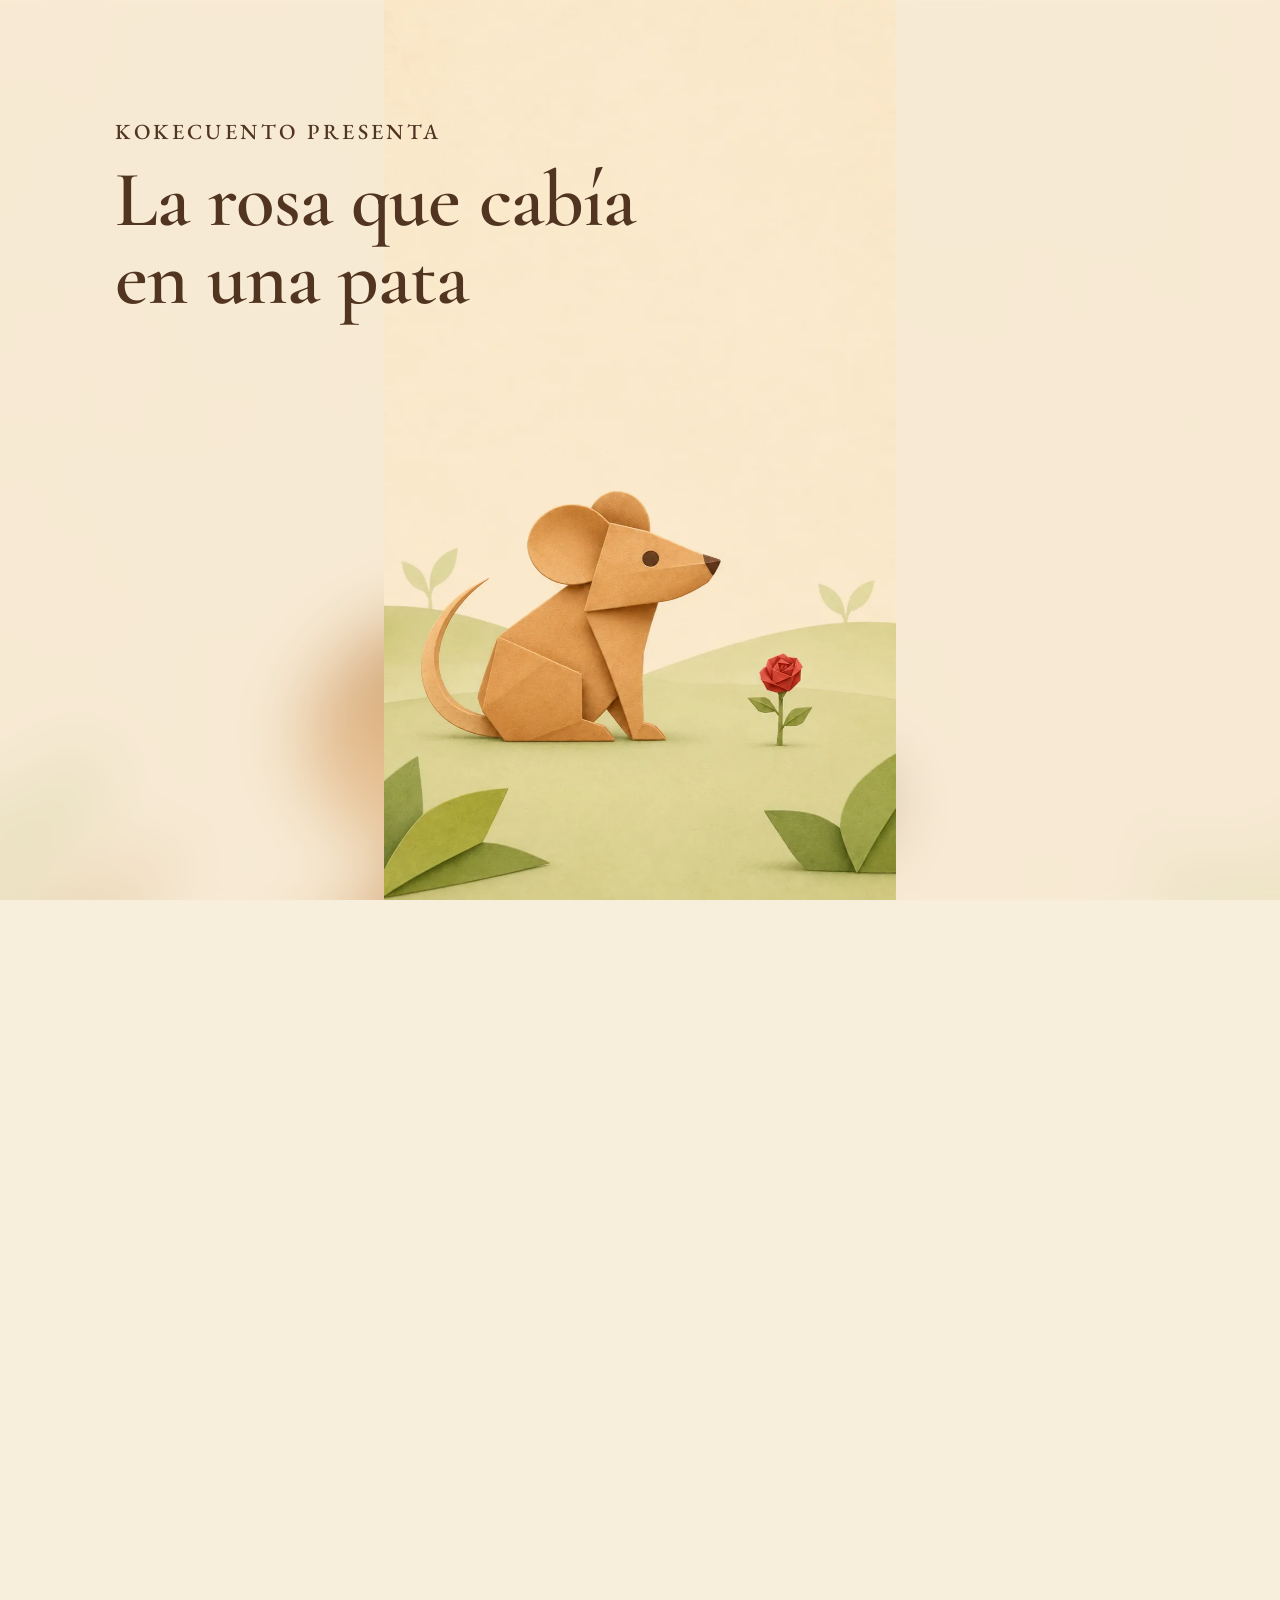
==== web/cuentos/raton-rosa/index.html @ 465d167f "Alinear animaciones con las ilustraciones y recuperar texturas origami reales" ====
<!doctype html>
<html lang="es">
<head>
  <meta charset="utf-8">
  <meta name="viewport" content="width=device-width, initial-scale=1, viewport-fit=cover">
  <meta name="theme-color" content="#f7eedc">
  <meta name="description" content="La rosa que cabía en una pata. Un cuento ilustrado de Kokecuento que cobra vida al deslizar.">
  <title>La rosa que cabía en una pata · KokeCuento</title>
  <link rel="preconnect" href="https://fonts.googleapis.com">
  <link rel="preconnect" href="https://fonts.gstatic.com" crossorigin>
  <link href="https://fonts.googleapis.com/css2?family=Cormorant+Garamond:ital,wght@0,500;0,600;1,500&family=EB+Garamond:wght@400;500&display=swap" rel="stylesheet">
  <link rel="stylesheet" href="cuento.css">
  <script defer src="cuento.js"></script>
</head>
<body>
  <div class="visor" id="visor" aria-hidden="true">
    <div class="lamina activa lamina--portada" data-lamina="0" data-x="0" data-y="-1" data-z=".045"><img src="img/00-portada.webp" alt="" fetchpriority="high"></div>
    <div class="lamina lamina--gigantes" data-lamina="1" data-x="-1" data-y="-1" data-z=".06"><img src="img/01-rosas-gigantes.webp" alt=""></div>
    <!-- Las capas y el dibujo comparten las mismas coordenadas, también en formato horizontal. -->
    <div class="lamina lamina--busqueda" data-lamina="2" data-x="-1" data-y="0" data-z=".014">
      <div class="plano-ilustracion" style="--ratio:0.666666667">
        <img class="fondo-escena" src="img/02-busqueda.webp" alt="">
        <img class="hoja-papel" src="img/hoja-papel-ancha.webp" alt="" data-hoja="0">
        <img class="hoja-papel" src="img/hoja-papel-corta.webp" alt="" data-hoja="1">
        <img class="hoja-papel" src="img/hoja-papel-ancha.webp" alt="" data-hoja="2">
        <img class="hoja-papel" src="img/hoja-papel-corta.webp" alt="" data-hoja="3">
      </div>
    </div>
    <div class="lamina lamina--hallazgo" data-lamina="3" data-x="0" data-y="-.3" data-z=".025">
      <div class="plano-ilustracion" style="--ratio:0.562799043">
        <img class="fondo-escena" src="img/03-hallazgo-sin-corola.webp" alt="">
        <img class="rosa-corola" src="img/rosa-corola.webp" alt="">
      </div>
    </div>
    <div class="lamina lamina--noche" data-lamina="4" data-x="-.3" data-y="0" data-z=".018">
      <div class="plano-ilustracion" style="--ratio:0.562799043">
        <img class="fondo-escena" src="img/04-viaje-nocturno.webp" alt="">
        <span class="estrella-fugaz" aria-hidden="true"></span>
      </div>
    </div>
    <div class="lamina lamina--entrega" data-lamina="5" data-x="0" data-y="-1" data-z=".045"><img src="img/05-puerta.webp" alt=""></div>
    <div class="lamina lamina--puerta" data-lamina="6" data-x="0" data-y="-1" data-z=".035">
      <div class="escenario-puerta" data-escenario-puerta>
        <img class="fondo-casa" src="img/05-puerta-fondo.webp" alt="">
        <div class="raton-blanco" aria-hidden="true">
          <img src="img/raton-blanco.webp" alt="">
          <span class="mejilla" aria-hidden="true"></span>
        </div>
        <img class="hoja-puerta" src="img/puerta-papel.webp" alt="">
      </div>
    </div>
    <div class="lamina lamina--amanecer" data-lamina="7" data-x="-1" data-y="0" data-z=".035">
      <div class="escenario-puerta escena-amanecer" data-escenario-puerta>
        <img class="fondo-casa" src="img/05-puerta-fondo.webp" alt="">
        <span class="resplandor-amanecer" aria-hidden="true"></span>
        <div class="raton-blanco" aria-hidden="true">
          <img src="img/raton-blanco.webp" alt="">
          <span class="mejilla" aria-hidden="true"></span>
        </div>
        <img class="hoja-puerta" src="img/puerta-papel.webp" alt="">
      </div>
    </div>
  </div>
  <main class="cuento" id="inicio" aria-label="La rosa que cabía en una pata">
    <section class="pasaje pasaje--portada" data-pasaje="0" style="--imagen:url('img/00-portada.webp')" aria-label="Portada del cuento">
      <div class="texto">
        <p class="firma">KokeCuento presenta</p>
        <h1>La rosa que cabía en una pata</h1>
      </div>
    </section>
    <section class="pasaje pasaje--gigantes" data-pasaje="1" style="--imagen:url('img/01-rosas-gigantes.webp')" aria-label="El jardín de las rosas grandes">
      <div class="texto"><p>El ratón quería regalar una rosa, pero todas eran más grandes que él.</p></div>
    </section>
    <section class="pasaje pasaje--busqueda" data-pasaje="2" style="--imagen:url('img/02-busqueda.webp')" aria-label="La búsqueda">
      <div class="texto"><p>Buscó por el jardín entero</p></div>
    </section>
    <section class="pasaje pasaje--hallazgo" data-pasaje="3" style="--imagen:url('img/03-hallazgo.webp')" aria-label="El hallazgo">
      <div class="texto"><p>hasta dar con una tan pequeña que podía llevarla sin ayuda.</p></div>
    </section>
    <section class="pasaje pasaje--noche" data-pasaje="4" style="--imagen:url('img/04-viaje-nocturno.webp')" aria-label="El viaje de noche">
      <div class="texto"><p>La cargó de noche, despacio,</p></div>
    </section>
    <section class="pasaje pasaje--entrega" data-pasaje="5" style="--imagen:url('img/05-puerta.webp')" aria-label="El ratón marrón deja la rosa en la puerta">
      <div class="texto"><p>y la dejó en una puerta sin llamar.</p></div>
    </section>
    <section class="pasaje pasaje--puerta" data-pasaje="6" style="--imagen:url('img/05-puerta-estatica.webp')" aria-label="La puerta se abre y el ratón blanco descubre la rosa">
      <div class="texto" aria-hidden="true"></div>
    </section>
    <section class="pasaje pasaje--amanecer" data-pasaje="7" style="--imagen:url('img/06-amanecer-estatico.webp')" aria-label="El final del cuento">
      <div class="texto">
        <p>Desde entonces se sabe que los regalos pequeños también llegan lejos.</p>
        <p class="ultimo">Solo hace falta alguien que los lleve.</p>
        <a class="releer" href="#inicio">Volver a leer</a>
      </div>
    </section>
  </main>
</body>
</html>
---- web/cuentos/raton-rosa/cuento.css ----
/* Un cuento a pantalla completa, sin indicadores ni contenedores de texto. */
:root{color-scheme:light;--papel:#f7eedc;--tinta:#523521;--serif:"Cormorant Garamond",Garamond,Georgia,serif}
*{box-sizing:border-box}
html{scroll-behavior:auto;overflow-x:clip}
body{margin:0;min-width:280px;background:var(--papel);color:var(--tinta);-webkit-font-smoothing:antialiased}
.visor{position:fixed;inset:0;overflow:hidden;background:var(--papel);z-index:0;pointer-events:none;height:100vh;height:100svh}
.lamina{position:absolute;inset:0;opacity:0;overflow:hidden;background:var(--papel);isolation:isolate}
.lamina.activa{will-change:opacity}
.lamina img{display:block;position:absolute;inset:0;width:100%;height:100%;object-fit:cover;object-position:center center;transform-origin:50% 65%;user-select:none;pointer-events:none}
/* Llenar también los márgenes de pantallas panorámicas: la textura del cuento ocupa toda la ventana. */
@media (min-aspect-ratio:4/3){
  .lamina::before{content:"";position:absolute;inset:-9%;background:var(--foto) center center/cover no-repeat;filter:blur(38px) saturate(.8);opacity:.75}
  .lamina img{width:auto;max-width:100%;height:100%;left:50%;right:auto;transform:translateX(-50%);object-fit:contain}
}
.lamina--portada{--foto:url('img/00-portada.webp')}
.lamina--gigantes{--foto:url('img/01-rosas-gigantes.webp')}
.lamina--busqueda{--foto:url('img/02-busqueda.webp')}
.lamina--hallazgo{--foto:url('img/03-hallazgo.webp')}
.lamina--noche{--foto:url('img/04-viaje-nocturno.webp')}
.lamina--entrega{--foto:url('img/05-puerta.webp')}
.lamina--puerta{--foto:url('img/05-puerta-fondo.webp')}
.lamina--amanecer{--foto:url('img/05-puerta-fondo.webp')}



/* El último plano acerca la cámara hacia la flor junto a la puerta. */

.cuento{position:relative;z-index:1}
.pasaje{position:relative;min-height:126vh;min-height:126svh;display:flow-root;pointer-events:none}
.pasaje--portada{min-height:132svh}
.pasaje--amanecer{min-height:160svh}
.texto{position:sticky;top:10vh;top:10svh;width:max-content;max-width:min(86vw,590px);margin:0 0 0 8vw;color:var(--tinta);font:500 clamp(2.05rem,4.8vw,4.5rem)/1.06 var(--serif);letter-spacing:-.014em;text-wrap:balance;text-shadow:0 2px 7px rgba(255,250,232,.28);opacity:1}
.texto p{margin:0}
.firma{margin-bottom:.8em!important;font:500 clamp(.95rem,1.8vw,1.35rem) "EB Garamond",Georgia,serif;letter-spacing:.16em;text-transform:uppercase}
h1{font:600 clamp(2.85rem,6.2vw,5.6rem)/.98 var(--serif);max-width:620px;letter-spacing:-.01em;text-wrap:balance;margin:0}
.pasaje--portada .texto{top:13svh;max-width:72vw;margin-left:9vw}
.pasaje--busqueda .texto{margin-left:auto;margin-right:9vw;max-width:min(54vw,520px)}
.pasaje--hallazgo .texto{max-width:min(66vw,580px)}
.pasaje--noche .texto,.pasaje--entrega .texto,.pasaje--puerta .texto{color:#fff9eb;text-shadow:0 2px 12px #28394b;max-width:min(66vw,640px)}
.pasaje--entrega .texto{max-width:min(55vw,560px);margin-left:8vw}
.pasaje--amanecer .texto{color:#fff9eb;text-shadow:0 2px 13px #344451;max-width:min(72vw,710px);font-size:clamp(1.95rem,4.3vw,4rem)}
.ultimo{margin-top:1rem!important}
.releer{display:inline-block;pointer-events:auto;margin-top:1.65rem;color:inherit;text-shadow:inherit;text-decoration:underline;text-decoration-thickness:1px;text-underline-offset:6px;font:500 clamp(1.3rem,2.2vw,1.75rem) "EB Garamond",Georgia,serif}
.releer:focus-visible{outline:3px solid currentColor;outline-offset:5px}
html.js .texto{opacity:0}
@media(max-width:700px){
 .pasaje{min-height:120svh}
 .pasaje--amanecer{min-height:150svh}
 .texto{top:8svh;max-width:85vw;margin-left:7vw;font-size:clamp(1.95rem,8.2vw,3.2rem);line-height:1.06}
 .pasaje--portada .texto{top:11svh;max-width:85vw;margin-left:8vw}
 .pasaje--busqueda .texto{margin-left:52vw;margin-right:3vw;max-width:43vw;font-size:clamp(1.45rem,5.8vw,2.25rem)}
 .pasaje--hallazgo .texto{max-width:87vw}
 .pasaje--noche .texto,.pasaje--entrega .texto,.pasaje--puerta .texto{max-width:84vw}
 .pasaje--amanecer .texto{max-width:86vw;font-size:clamp(1.7rem,7.4vw,3.05rem)}
 h1{font-size:clamp(2.9rem,12vw,4.3rem)}
}
@media(max-width:370px){.texto{font-size:1.85rem}.pasaje--amanecer .texto{font-size:1.7rem}}
@media(max-height:500px) and (orientation:landscape){
 .texto{top:5svh;max-width:48vw;font-size:clamp(1.5rem,3.5vw,2.6rem)}
 h1{font-size:clamp(2rem,5vw,3.2rem)}
 .pasaje--portada .texto{top:6svh;max-width:54vw}
}
/* Sin animaciones: cada ilustración pertenece a su propio párrafo, nunca solo a la portada. */
@media(prefers-reduced-motion:reduce){
 .visor{display:none}
 .pasaje{min-height:100svh;background:var(--imagen) center center/cover no-repeat}
 .pasaje .texto,html.js .pasaje .texto{opacity:1!important;transform:none!important}
}
/* Respaldo si JavaScript está desactivado o no llega a cargarse. */
html:not(.js) .visor{display:none}
html:not(.js) .pasaje{min-height:100svh;background:var(--imagen) center center/cover no-repeat}


/* La escena se compone en coordenadas de la lámina 941 × 1672, sin desplazar
   las capas respecto a la puerta cuando el móvil recorta el encuadre. */
.escenario-puerta{position:absolute;top:50%;left:50%;width:max(100vw, calc(100svh * 941 / 1672));height:max(100svh, calc(100vw * 1672 / 941));transform:translate(-50%,-50%);transform-origin:center;}
.escenario-puerta .fondo-casa{position:absolute;inset:0;display:block;width:100%;height:100%;object-fit:fill;transform:none;max-width:none;}
.raton-blanco{position:absolute;left:65.2%;top:64.2%;width:17.3%;aspect-ratio:952 / 1091;z-index:2;transform-origin:50% 100%;pointer-events:none;opacity:0;will-change:transform,opacity;}
.raton-blanco>img{position:absolute;inset:0;width:100%;height:100%;max-width:none;object-fit:contain;transform:none;}
.mejilla{position:absolute;left:34%;top:49%;width:20%;height:10%;background:radial-gradient(ellipse,rgba(207,114,118,.51) 0%,rgba(228,145,145,.20) 45%,transparent 78%);opacity:0;border-radius:50%;mix-blend-mode:multiply;transform:rotate(-15deg);pointer-events:none;}
/* Puerta recortada del propio dibujo, con textura y pliegues idénticos a los de la casa. */
.escenario-puerta img.hoja-puerta{position:absolute;left:62.27%;top:50.66%;width:21.47%;height:26.56%;object-fit:fill;max-width:none;z-index:3;transform-origin:100% 52%;transform-style:preserve-3d;filter:drop-shadow(-1px 2px 3px rgba(27,16,12,.17));}
.resplandor-amanecer{position:absolute;inset:0;z-index:4;pointer-events:none;background:linear-gradient(165deg,rgba(255,207,146,.15),rgba(246,202,147,.18) 50%,rgba(255,239,198,.25));mix-blend-mode:screen;}
@media (min-aspect-ratio:4/3){
 .escenario-puerta{width:calc(100svh * 941 / 1672);height:100svh;}
 .escenario-puerta .fondo-casa{transform:none;width:100%;max-width:none;left:0;}
}
@media (prefers-reduced-motion:reduce){
 .lamina--puerta .raton-blanco,.lamina--amanecer .raton-blanco{opacity:1}
 .raton-blanco .mejilla{opacity:.8}
 .hoja-puerta{transform:perspective(600px) rotateY(-78deg)}
}

/* Las hojas, la corola y la estrella se posicionan dentro del marco EXACTO de su ilustración. */
.plano-ilustracion{position:absolute;left:50%;top:50%;width:max(100vw,calc(100svh * var(--ratio)));aspect-ratio:var(--ratio);transform:translate(-50%,-50%);transform-origin:center;pointer-events:none;}
.lamina .plano-ilustracion img{position:absolute;inset:auto;max-width:none;object-fit:contain;transform:none;user-select:none;}
.lamina .plano-ilustracion img.fondo-escena{inset:0;width:100%;height:100%;object-fit:fill;}
.lamina .plano-ilustracion img.hoja-papel{width:5%;height:auto;opacity:0;z-index:3;filter:drop-shadow(0 1px 1px rgba(55,67,32,.12));transform-origin:50% 55%;}
.lamina .plano-ilustracion img.rosa-corola{left:72.05%;top:72.25%;width:9.78%;height:auto;z-index:3;transform-origin:52% 91%;}
.estrella-fugaz{position:absolute;left:60%;top:32%;z-index:3;width:6px;height:6px;background:#fff2c8;opacity:0;box-shadow:0 0 8px 2px rgba(255,240,204,.22);transform:translate(-50%,-50%);clip-path:none;border-radius:50%;}
.estrella-fugaz::after{content:"";position:absolute;left:50%;top:50%;width:clamp(35px,8vw,95px);height:2px;background:linear-gradient(90deg,rgba(255,242,208,.68),rgba(255,242,208,0));transform:translateY(-50%) rotate(-23deg);transform-origin:left center;}
@media(min-aspect-ratio:4/3){.plano-ilustracion{width:calc(100svh * var(--ratio));height:100svh;}}
@media(prefers-reduced-motion:reduce){.plano-ilustracion .hoja-papel,.plano-ilustracion .estrella-fugaz{display:none}}

/* Pausa visual: tras entregar la rosa, el scroll abre la puerta sin añadir texto nuevo al cuento. */
.pasaje--puerta{min-height:145svh}
@media (prefers-reduced-motion:reduce){.pasaje--puerta{min-height:100svh}}
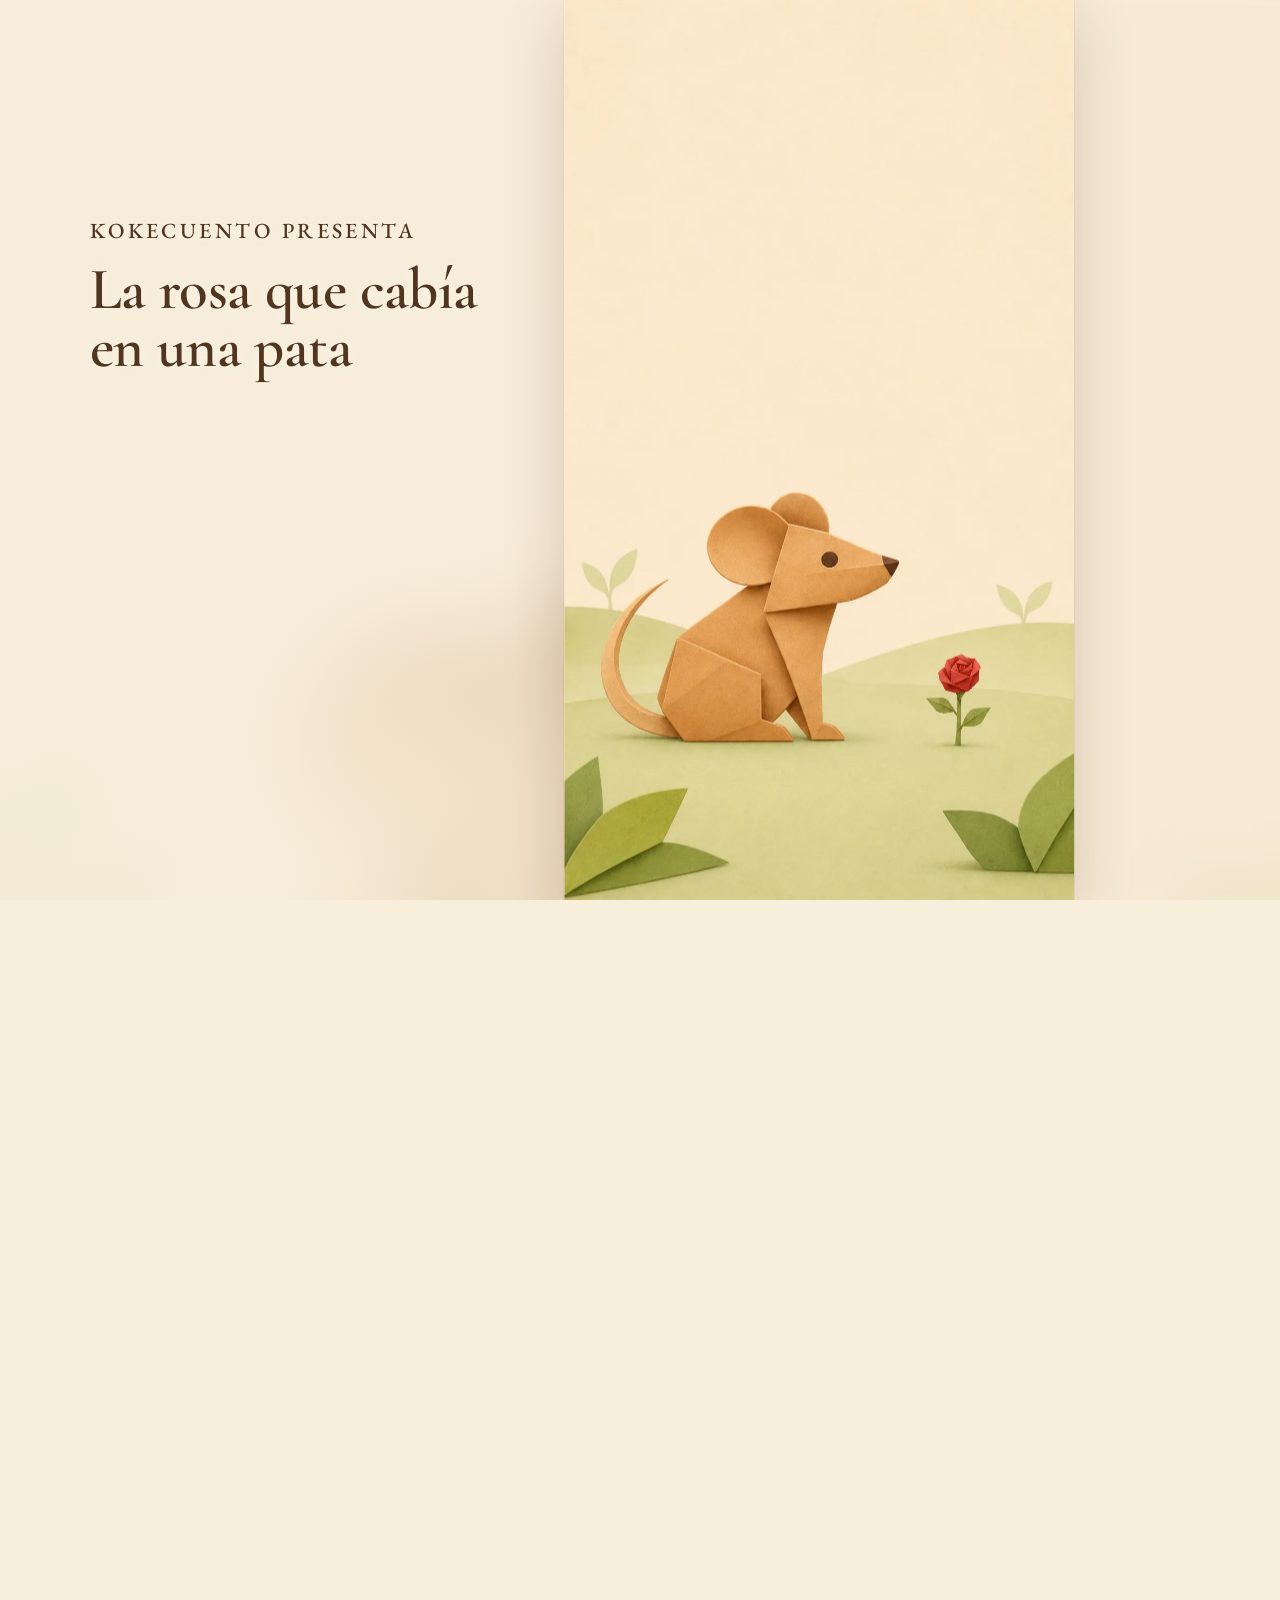
==== commit 06efd0b2: "Puerta solo de madera, luna que baja, madrugada, estrella fugaz horizontal y rosa que se balancea - " ====
--- a/web/cuentos/raton-rosa/index.html
+++ b/web/cuentos/raton-rosa/index.html
@@ -14,50 +14,40 @@
 </head>
 <body>
   <div class="visor" id="visor" aria-hidden="true">
-    <div class="lamina activa lamina--portada" data-lamina="0" data-x="0" data-y="-1" data-z=".045"><img src="img/00-portada.webp" alt="" fetchpriority="high"></div>
-    <div class="lamina lamina--gigantes" data-lamina="1" data-x="-1" data-y="-1" data-z=".06"><img src="img/01-rosas-gigantes.webp" alt=""></div>
-    <!-- Las capas y el dibujo comparten las mismas coordenadas, también en formato horizontal. -->
-    <div class="lamina lamina--busqueda" data-lamina="2" data-x="-1" data-y="0" data-z=".014">
-      <div class="plano-ilustracion" style="--ratio:0.666666667">
-        <img class="fondo-escena" src="img/02-busqueda.webp" alt="">
-        <img class="hoja-papel" src="img/hoja-papel-ancha.webp" alt="" data-hoja="0">
-        <img class="hoja-papel" src="img/hoja-papel-corta.webp" alt="" data-hoja="1">
-        <img class="hoja-papel" src="img/hoja-papel-ancha.webp" alt="" data-hoja="2">
-        <img class="hoja-papel" src="img/hoja-papel-corta.webp" alt="" data-hoja="3">
+    <div class="lamina activa lamina--portada" data-lamina="0" data-y="-1" data-z=".045">
+      <div class="cuadro"><img src="img/00-portada.webp" alt="" fetchpriority="high"></div>
+    </div>
+    <div class="lamina lamina--gigantes" data-lamina="1" data-x="-1" data-y="-1" data-z=".06">
+      <div class="cuadro"><img src="img/01-rosas-gigantes.webp" alt=""></div>
+    </div>
+    <div class="lamina lamina--busqueda" data-lamina="2" data-x="-3" data-z=".035">
+      <div class="cuadro"><img src="img/02-busqueda.webp" alt=""><span class="hoja-viajera hoja-viajera--a"></span><span class="hoja-viajera hoja-viajera--b"></span><span class="hoja-viajera hoja-viajera--c"></span><span class="hoja-viajera hoja-viajera--d"></span></div>
+    </div>
+    <div class="lamina lamina--hallazgo" data-lamina="3" data-y="-1" data-z=".10">
+      <div class="cuadro"><img src="img/03-hallazgo-fondo.webp" alt=""><div class="rosa-pequena"><img src="img/03-rosa-pequena.webp" alt=""></div></div>
+    </div>
+    <div class="lamina lamina--noche" data-lamina="4" data-x="-2" data-y="1" data-z=".07">
+      <div class="cuadro"><img src="img/04-viaje-nocturno.webp" alt=""><span class="estrella-fugaz"></span><span class="brillo-rosa"></span></div>
+    </div>
+    <!-- 5, 6 y 7 son la misma casa: la cámara se acerca a la puerta y luego se aleja sin saltos -->
+    <div class="lamina lamina--entrega" data-lamina="5" data-z=".05">
+      <div class="cuadro cuadro--casa"><img src="img/05-puerta.webp" alt=""></div>
+    </div>
+    <div class="lamina lamina--puerta" data-lamina="6" data-z0=".05" data-z=".10">
+      <div class="cuadro cuadro--casa">
+        <img src="img/05-puerta-sinluna.webp" alt="">
+        <div class="cielo"><img class="luna" src="img/luna.webp" alt=""></div>
+        <span class="luz-puerta"></span>
+        <span class="mejilla"></span>
+        <div class="hueco-puerta"><img class="hoja-puerta" src="img/05-hoja-puerta.webp" alt=""></div>
+        <img class="marco-puerta" src="img/05-marco-puerta.webp" alt="">
       </div>
     </div>
-    <div class="lamina lamina--hallazgo" data-lamina="3" data-x="0" data-y="-.3" data-z=".025">
-      <div class="plano-ilustracion" style="--ratio:0.562799043">
-        <img class="fondo-escena" src="img/03-hallazgo-sin-corola.webp" alt="">
-        <img class="rosa-corola" src="img/rosa-corola.webp" alt="">
-      </div>
-    </div>
-    <div class="lamina lamina--noche" data-lamina="4" data-x="-.3" data-y="0" data-z=".018">
-      <div class="plano-ilustracion" style="--ratio:0.562799043">
-        <img class="fondo-escena" src="img/04-viaje-nocturno.webp" alt="">
-        <span class="estrella-fugaz" aria-hidden="true"></span>
-      </div>
-    </div>
-    <div class="lamina lamina--entrega" data-lamina="5" data-x="0" data-y="-1" data-z=".045"><img src="img/05-puerta.webp" alt=""></div>
-    <div class="lamina lamina--puerta" data-lamina="6" data-x="0" data-y="-1" data-z=".035">
-      <div class="escenario-puerta" data-escenario-puerta>
-        <img class="fondo-casa" src="img/05-puerta-fondo.webp" alt="">
-        <div class="raton-blanco" aria-hidden="true">
-          <img src="img/raton-blanco.webp" alt="">
-          <span class="mejilla" aria-hidden="true"></span>
-        </div>
-        <img class="hoja-puerta" src="img/puerta-papel.webp" alt="">
-      </div>
-    </div>
-    <div class="lamina lamina--amanecer" data-lamina="7" data-x="-1" data-y="0" data-z=".035">
-      <div class="escenario-puerta escena-amanecer" data-escenario-puerta>
-        <img class="fondo-casa" src="img/05-puerta-fondo.webp" alt="">
-        <span class="resplandor-amanecer" aria-hidden="true"></span>
-        <div class="raton-blanco" aria-hidden="true">
-          <img src="img/raton-blanco.webp" alt="">
-          <span class="mejilla" aria-hidden="true"></span>
-        </div>
-        <img class="hoja-puerta" src="img/puerta-papel.webp" alt="">
+    <div class="lamina lamina--amanecer" data-lamina="7" data-z0=".10" data-z="0">
+      <div class="cuadro cuadro--casa">
+        <img src="img/06-madrugada.webp" alt="">
+        <span class="luz-puerta luz-puerta--fija"></span>
+        <span class="mejilla mejilla--fija"></span>
       </div>
     </div>
   </div>
@@ -86,7 +76,7 @@
     <section class="pasaje pasaje--puerta" data-pasaje="6" style="--imagen:url('img/05-puerta-estatica.webp')" aria-label="La puerta se abre y el ratón blanco descubre la rosa">
       <div class="texto" aria-hidden="true"></div>
     </section>
-    <section class="pasaje pasaje--amanecer" data-pasaje="7" style="--imagen:url('img/06-amanecer-estatico.webp')" aria-label="El final del cuento">
+    <section class="pasaje pasaje--amanecer" data-pasaje="7" style="--imagen:url('img/06-madrugada.webp')" aria-label="El final del cuento">
       <div class="texto">
         <p>Desde entonces se sabe que los regalos pequeños también llegan lejos.</p>
         <p class="ultimo">Solo hace falta alguien que los lleve.</p>
--- a/web/cuentos/raton-rosa/cuento.css
+++ b/web/cuentos/raton-rosa/cuento.css
@@ -1,16 +1,34 @@
-/* Un cuento a pantalla completa, sin indicadores ni contenedores de texto. */
-:root{color-scheme:light;--papel:#f7eedc;--tinta:#523521;--serif:"Cormorant Garamond",Garamond,Georgia,serif}
+/* Un cuento a pantalla completa, sin indicadores ni contenedores de texto.
+   Cada lámina lleva un .cuadro con la proporción de la ilustración (941 × 1672):
+   todo lo que se mueve encima se coloca en % de ese cuadro, así queda pegado al dibujo
+   en cualquier pantalla. En móvil el cuadro cubre la pantalla; en pantallas anchas
+   se coloca a la derecha y el texto ocupa la columna libre de la izquierda. */
+:root{color-scheme:light;--papel:#f7eedc;--tinta:#523521;--serif:"Cormorant Garamond",Garamond,Georgia,serif;
+  --prop:calc(941 / 1672);--centro:50%}
 *{box-sizing:border-box}
 html{scroll-behavior:auto;overflow-x:clip}
 body{margin:0;min-width:280px;background:var(--papel);color:var(--tinta);-webkit-font-smoothing:antialiased}
+
+/* ---------- Visor y láminas ---------- */
 .visor{position:fixed;inset:0;overflow:hidden;background:var(--papel);z-index:0;pointer-events:none;height:100vh;height:100svh}
-.lamina{position:absolute;inset:0;opacity:0;overflow:hidden;background:var(--papel);isolation:isolate}
-.lamina.activa{will-change:opacity}
-.lamina img{display:block;position:absolute;inset:0;width:100%;height:100%;object-fit:cover;object-position:center center;transform-origin:50% 65%;user-select:none;pointer-events:none}
-/* Llenar también los márgenes de pantallas panorámicas: la textura del cuento ocupa toda la ventana. */
+.lamina{position:absolute;inset:0;opacity:0;overflow:hidden;background:var(--papel);visibility:hidden}
+.lamina.activa{visibility:visible}
+.cuadro{position:absolute;left:var(--centro);top:50%;
+  width:max(100vw,100vh * 941 / 1672);height:max(100vh,100vw * 1672 / 941);
+  width:max(100vw,100svh * 941 / 1672);height:max(100svh,100vw * 1672 / 941);
+  transform:translate(-50%,-50%);transform-origin:50% 65%;will-change:transform}
+.cuadro--casa{transform-origin:74.4% 64.6%}            /* la cámara se acerca a la puerta */
+.cuadro>img{position:absolute;inset:0;display:block;width:100%;height:100%;max-width:none;user-select:none;pointer-events:none}
+
+/* Pantallas anchas: la lámina entera a la derecha, sobre su propio reflejo difuminado */
 @media (min-aspect-ratio:4/3){
-  .lamina::before{content:"";position:absolute;inset:-9%;background:var(--foto) center center/cover no-repeat;filter:blur(38px) saturate(.8);opacity:.75}
-  .lamina img{width:auto;max-width:100%;height:100%;left:50%;right:auto;transform:translateX(-50%);object-fit:contain}
+  :root{--centro:64%}
+  .cuadro{width:calc(100vh * 941 / 1672);height:100vh;width:calc(100svh * 941 / 1672);height:100svh;
+    box-shadow:0 0 0 1px rgba(82,53,33,.06),0 20px 60px rgba(60,40,20,.18)}
+  .lamina::before{content:"";position:absolute;inset:-10%;background:var(--foto) center/cover no-repeat;filter:blur(40px) saturate(.8);opacity:.6}
+  .lamina::after{content:"";position:absolute;inset:0;background:linear-gradient(90deg,var(--velo,rgba(247,238,220,.72)) 0 40%,transparent 62%)}
+  .lamina--noche,.lamina--entrega,.lamina--puerta,.lamina--amanecer{--velo:rgba(36,50,72,.55)}
+  .lamina>.cuadro{z-index:1}
 }
 .lamina--portada{--foto:url('img/00-portada.webp')}
 .lamina--gigantes{--foto:url('img/01-rosas-gigantes.webp')}
@@ -18,90 +36,103 @@
 .lamina--hallazgo{--foto:url('img/03-hallazgo.webp')}
 .lamina--noche{--foto:url('img/04-viaje-nocturno.webp')}
 .lamina--entrega{--foto:url('img/05-puerta.webp')}
-.lamina--puerta{--foto:url('img/05-puerta-fondo.webp')}
-.lamina--amanecer{--foto:url('img/05-puerta-fondo.webp')}
+.lamina--puerta{--foto:url('img/05-puerta-sinluna.webp')}
+.lamina--amanecer{--foto:url('img/06-madrugada.webp')}
 
-
-
-/* El último plano acerca la cámara hacia la flor junto a la puerta. */
-
+/* ---------- Texto ---------- */
 .cuento{position:relative;z-index:1}
 .pasaje{position:relative;min-height:126vh;min-height:126svh;display:flow-root;pointer-events:none}
 .pasaje--portada{min-height:132svh}
-.pasaje--amanecer{min-height:160svh}
-.texto{position:sticky;top:10vh;top:10svh;width:max-content;max-width:min(86vw,590px);margin:0 0 0 8vw;color:var(--tinta);font:500 clamp(2.05rem,4.8vw,4.5rem)/1.06 var(--serif);letter-spacing:-.014em;text-wrap:balance;text-shadow:0 2px 7px rgba(255,250,232,.28);opacity:1}
+.pasaje--puerta{min-height:170svh}                     /* pausa sin texto: la puerta se abre */
+.pasaje--amanecer{min-height:170svh}
+.texto{position:sticky;top:10vh;top:10svh;width:max-content;max-width:min(86vw,590px);margin:0 0 0 8vw;color:var(--tinta);
+  font:500 clamp(2.05rem,4.8vw,4.5rem)/1.06 var(--serif);letter-spacing:-.014em;text-wrap:balance;
+  text-shadow:0 0 14px rgba(250,243,227,.95),0 0 4px rgba(250,243,227,.9)}
 .texto p{margin:0}
 .firma{margin-bottom:.8em!important;font:500 clamp(.95rem,1.8vw,1.35rem) "EB Garamond",Georgia,serif;letter-spacing:.16em;text-transform:uppercase}
 h1{font:600 clamp(2.85rem,6.2vw,5.6rem)/.98 var(--serif);max-width:620px;letter-spacing:-.01em;text-wrap:balance;margin:0}
 .pasaje--portada .texto{top:13svh;max-width:72vw;margin-left:9vw}
 .pasaje--busqueda .texto{margin-left:auto;margin-right:9vw;max-width:min(54vw,520px)}
 .pasaje--hallazgo .texto{max-width:min(66vw,580px)}
-.pasaje--noche .texto,.pasaje--entrega .texto,.pasaje--puerta .texto{color:#fff9eb;text-shadow:0 2px 12px #28394b;max-width:min(66vw,640px)}
-.pasaje--entrega .texto{max-width:min(55vw,560px);margin-left:8vw}
-.pasaje--amanecer .texto{color:#fff9eb;text-shadow:0 2px 13px #344451;max-width:min(72vw,710px);font-size:clamp(1.95rem,4.3vw,4rem)}
+.pasaje--noche .texto,.pasaje--entrega .texto,.pasaje--amanecer .texto{color:#fff9eb;text-shadow:0 0 14px rgba(26,38,58,.9),0 2px 4px rgba(26,38,58,.7)}
+.pasaje--entrega .texto{max-width:min(55vw,560px)}
+.pasaje--amanecer .texto{max-width:min(72vw,710px);font-size:clamp(1.95rem,4.3vw,4rem)}
 .ultimo{margin-top:1rem!important}
 .releer{display:inline-block;pointer-events:auto;margin-top:1.65rem;color:inherit;text-shadow:inherit;text-decoration:underline;text-decoration-thickness:1px;text-underline-offset:6px;font:500 clamp(1.3rem,2.2vw,1.75rem) "EB Garamond",Georgia,serif}
 .releer:focus-visible{outline:3px solid currentColor;outline-offset:5px}
 html.js .texto{opacity:0}
+/* En pantallas anchas todo el texto va en la columna izquierda, sin pisar la lámina */
+@media (min-aspect-ratio:4/3){
+  .texto,.pasaje--portada .texto,.pasaje--busqueda .texto,.pasaje--hallazgo .texto,.pasaje--entrega .texto,.pasaje--amanecer .texto{
+    margin:0 0 0 7vw;max-width:min(calc(var(--centro) - 100svh * 941 / 3344 - 12vw),620px);font-size:clamp(2rem,3.6vw,4rem)}
+  .pasaje--portada .texto,.pasaje--gigantes .texto,.pasaje--busqueda .texto,.pasaje--hallazgo .texto{top:30svh}
+  .pasaje .texto{top:24svh}
+  h1{font-size:clamp(2.6rem,4.6vw,5.2rem)}
+}
 @media(max-width:700px){
  .pasaje{min-height:120svh}
- .pasaje--amanecer{min-height:150svh}
+ .pasaje--puerta,.pasaje--amanecer{min-height:160svh}
  .texto{top:8svh;max-width:85vw;margin-left:7vw;font-size:clamp(1.95rem,8.2vw,3.2rem);line-height:1.06}
  .pasaje--portada .texto{top:11svh;max-width:85vw;margin-left:8vw}
- .pasaje--busqueda .texto{margin-left:52vw;margin-right:3vw;max-width:43vw;font-size:clamp(1.45rem,5.8vw,2.25rem)}
+ .pasaje--busqueda .texto{max-width:78vw;margin-right:7vw}
  .pasaje--hallazgo .texto{max-width:87vw}
- .pasaje--noche .texto,.pasaje--entrega .texto,.pasaje--puerta .texto{max-width:84vw}
+ .pasaje--noche .texto,.pasaje--entrega .texto{max-width:84vw}
  .pasaje--amanecer .texto{max-width:86vw;font-size:clamp(1.7rem,7.4vw,3.05rem)}
  h1{font-size:clamp(2.9rem,12vw,4.3rem)}
 }
 @media(max-width:370px){.texto{font-size:1.85rem}.pasaje--amanecer .texto{font-size:1.7rem}}
 @media(max-height:500px) and (orientation:landscape){
- .texto{top:5svh;max-width:48vw;font-size:clamp(1.5rem,3.5vw,2.6rem)}
+ .texto{top:5svh;font-size:clamp(1.5rem,3.5vw,2.6rem)}
  h1{font-size:clamp(2rem,5vw,3.2rem)}
- .pasaje--portada .texto{top:6svh;max-width:54vw}
+ .pasaje--portada .texto{top:6svh}
 }
-/* Sin animaciones: cada ilustración pertenece a su propio párrafo, nunca solo a la portada. */
+
+/* ---------- Piezas que se mueven sobre las láminas (en % del cuadro) ---------- */
+.cuadro>span{position:absolute;pointer-events:none;opacity:0}
+/* Hojas de papel que cruzan el jardín */
+.hoja-viajera{z-index:3;width:3%;aspect-ratio:7/10;transform-origin:50% 100%;
+  background:linear-gradient(125deg,rgba(255,255,255,.22),transparent 40%),repeating-linear-gradient(118deg,rgba(255,255,255,.10) 0 2px,rgba(0,0,0,.04) 2px 4px),linear-gradient(126deg,#b9c98d 0 48%,#8aa568 48% 100%);
+  clip-path:polygon(50% 0,94% 34%,84% 78%,50% 100%,16% 78%,6% 34%);filter:drop-shadow(0 3px 3px rgba(61,70,38,.16))}
+.hoja-viajera--a{left:69%;top:60%}
+.hoja-viajera--b{left:58%;top:54%;width:2.4%}
+.hoja-viajera--c{left:79%;top:50%;width:2.1%}
+.hoja-viajera--d{left:64%;top:69%;width:2.6%}
+/* La rosa diminuta, recortada de la lámina, se balancea sobre la base del tallo */
+.rosa-pequena{position:absolute;left:70.78%;top:72.55%;width:13.28%;height:10.53%;z-index:3;transform-origin:48.8% 97.7%}
+.rosa-pequena img{display:block;width:100%;height:100%;transform-origin:48.8% 97.7%}
+.lamina--hallazgo.activa .rosa-pequena img{animation:balanceo 2.6s ease-in-out infinite alternate}
+@keyframes balanceo{from{rotate:-3.5deg}to{rotate:3.5deg}}
+.brillo-rosa{translate:-50% -50%;border-radius:50%;z-index:3}
+/* De noche, la rosa que lleva en la pata brilla un poco */
+.brillo-rosa{left:55%;top:68.5%;width:11%;aspect-ratio:1;background:radial-gradient(circle,rgba(255,226,170,.55),rgba(255,214,150,.18) 45%,transparent 70%);mix-blend-mode:screen}
+.estrella-fugaz{left:6%;top:22%;z-index:2;width:1%;aspect-ratio:1;border-radius:50%;background:#fff2b6;box-shadow:0 0 16px 4px rgba(255,239,194,.62)}
+.estrella-fugaz::after{content:"";position:absolute;right:45%;top:44%;width:1400%;height:2px;background:linear-gradient(90deg,rgba(255,245,214,0),rgba(255,236,183,.85));transform:translateY(-50%) rotate(8deg);transform-origin:right center}
+
+/* ---------- La puerta ----------
+   Fondo: la casa con la puerta abierta y el ratón blanco dentro (05-puerta-estatica).
+   Encima, la hoja de la puerta recortada de la lámina cerrada: al girar sobre su bisagra
+   descubre al ratón. Mientras está cerrada, la escena es idéntica a la entrega sin el ratón marrón. */
+.cuadro--casa{perspective:900px;perspective-origin:74% 62%}
+/* El hueco recorta el giro: la madera nunca se sale del arco. */
+.hueco-puerta{position:absolute;inset:0;z-index:3;pointer-events:none;perspective:700px;perspective-origin:74% 64%;
+  clip-path:polygon(72.79% 50.66%,68.23% 52.63%,66.95% 53.53%,65.14% 55.20%,64.29% 56.28%,63.34% 58.01%,62.81% 59.81%,62.81% 77.51%,63.23% 77.75%,64.19% 77.93%,82.89% 77.93%,83.10% 77.27%,85.12% 59.99%,81.51% 55.20%,78.96% 52.75%)}
+.hoja-puerta{position:absolute;left:62.487%;top:50.419%;width:23.061%;height:27.751%;transform-origin:100% 50%;will-change:transform}
+/* Piedra del marco y rosa del escalón: fijas, por delante de la puerta */
+.cuadro>.marco-puerta{inset:auto;left:59.086%;top:49.821%;width:27.63%;height:29.007%;z-index:4}
+/* La luna baja hasta esconderse tras las colinas */
+.cielo{position:absolute;inset:0;z-index:1;clip-path:inset(0 0 48.5% 0);pointer-events:none}
+.luna{position:absolute;left:7.864%;top:4.127%;width:19.447%;height:12.261%;will-change:transform}
+.luz-puerta{left:56%;top:52%;width:38%;height:36%;z-index:2;background:radial-gradient(ellipse at 50% 70%,rgba(255,206,130,.55),rgba(255,190,110,.18) 45%,transparent 70%);mix-blend-mode:screen}
+.mejilla{left:71.2%;top:70.6%;width:3.2%;height:1.5%;z-index:2;border-radius:50%;background:radial-gradient(ellipse,rgba(228,96,108,.85),rgba(232,120,120,.35) 55%,transparent 75%);mix-blend-mode:multiply;rotate:-12deg}
+.luz-puerta--fija{opacity:.55}
+.mejilla--fija{opacity:.75}
+
+/* ---------- Sin animaciones o sin JavaScript: cada escena es una ilustración fija con su texto ---------- */
 @media(prefers-reduced-motion:reduce){
  .visor{display:none}
- .pasaje{min-height:100svh;background:var(--imagen) center center/cover no-repeat}
+ .pasaje,.pasaje--puerta,.pasaje--amanecer{min-height:100svh;background:var(--imagen) center center/cover no-repeat}
  .pasaje .texto,html.js .pasaje .texto{opacity:1!important;transform:none!important}
 }
-/* Respaldo si JavaScript está desactivado o no llega a cargarse. */
 html:not(.js) .visor{display:none}
-html:not(.js) .pasaje{min-height:100svh;background:var(--imagen) center center/cover no-repeat}
-
-
-/* La escena se compone en coordenadas de la lámina 941 × 1672, sin desplazar
-   las capas respecto a la puerta cuando el móvil recorta el encuadre. */
-.escenario-puerta{position:absolute;top:50%;left:50%;width:max(100vw, calc(100svh * 941 / 1672));height:max(100svh, calc(100vw * 1672 / 941));transform:translate(-50%,-50%);transform-origin:center;}
-.escenario-puerta .fondo-casa{position:absolute;inset:0;display:block;width:100%;height:100%;object-fit:fill;transform:none;max-width:none;}
-.raton-blanco{position:absolute;left:65.2%;top:64.2%;width:17.3%;aspect-ratio:952 / 1091;z-index:2;transform-origin:50% 100%;pointer-events:none;opacity:0;will-change:transform,opacity;}
-.raton-blanco>img{position:absolute;inset:0;width:100%;height:100%;max-width:none;object-fit:contain;transform:none;}
-.mejilla{position:absolute;left:34%;top:49%;width:20%;height:10%;background:radial-gradient(ellipse,rgba(207,114,118,.51) 0%,rgba(228,145,145,.20) 45%,transparent 78%);opacity:0;border-radius:50%;mix-blend-mode:multiply;transform:rotate(-15deg);pointer-events:none;}
-/* Puerta recortada del propio dibujo, con textura y pliegues idénticos a los de la casa. */
-.escenario-puerta img.hoja-puerta{position:absolute;left:62.27%;top:50.66%;width:21.47%;height:26.56%;object-fit:fill;max-width:none;z-index:3;transform-origin:100% 52%;transform-style:preserve-3d;filter:drop-shadow(-1px 2px 3px rgba(27,16,12,.17));}
-.resplandor-amanecer{position:absolute;inset:0;z-index:4;pointer-events:none;background:linear-gradient(165deg,rgba(255,207,146,.15),rgba(246,202,147,.18) 50%,rgba(255,239,198,.25));mix-blend-mode:screen;}
-@media (min-aspect-ratio:4/3){
- .escenario-puerta{width:calc(100svh * 941 / 1672);height:100svh;}
- .escenario-puerta .fondo-casa{transform:none;width:100%;max-width:none;left:0;}
-}
-@media (prefers-reduced-motion:reduce){
- .lamina--puerta .raton-blanco,.lamina--amanecer .raton-blanco{opacity:1}
- .raton-blanco .mejilla{opacity:.8}
- .hoja-puerta{transform:perspective(600px) rotateY(-78deg)}
-}
-
-/* Las hojas, la corola y la estrella se posicionan dentro del marco EXACTO de su ilustración. */
-.plano-ilustracion{position:absolute;left:50%;top:50%;width:max(100vw,calc(100svh * var(--ratio)));aspect-ratio:var(--ratio);transform:translate(-50%,-50%);transform-origin:center;pointer-events:none;}
-.lamina .plano-ilustracion img{position:absolute;inset:auto;max-width:none;object-fit:contain;transform:none;user-select:none;}
-.lamina .plano-ilustracion img.fondo-escena{inset:0;width:100%;height:100%;object-fit:fill;}
-.lamina .plano-ilustracion img.hoja-papel{width:5%;height:auto;opacity:0;z-index:3;filter:drop-shadow(0 1px 1px rgba(55,67,32,.12));transform-origin:50% 55%;}
-.lamina .plano-ilustracion img.rosa-corola{left:72.05%;top:72.25%;width:9.78%;height:auto;z-index:3;transform-origin:52% 91%;}
-.estrella-fugaz{position:absolute;left:60%;top:32%;z-index:3;width:6px;height:6px;background:#fff2c8;opacity:0;box-shadow:0 0 8px 2px rgba(255,240,204,.22);transform:translate(-50%,-50%);clip-path:none;border-radius:50%;}
-.estrella-fugaz::after{content:"";position:absolute;left:50%;top:50%;width:clamp(35px,8vw,95px);height:2px;background:linear-gradient(90deg,rgba(255,242,208,.68),rgba(255,242,208,0));transform:translateY(-50%) rotate(-23deg);transform-origin:left center;}
-@media(min-aspect-ratio:4/3){.plano-ilustracion{width:calc(100svh * var(--ratio));height:100svh;}}
-@media(prefers-reduced-motion:reduce){.plano-ilustracion .hoja-papel,.plano-ilustracion .estrella-fugaz{display:none}}
-
-/* Pausa visual: tras entregar la rosa, el scroll abre la puerta sin añadir texto nuevo al cuento. */
-.pasaje--puerta{min-height:145svh}
-@media (prefers-reduced-motion:reduce){.pasaje--puerta{min-height:100svh}}+html:not(.js) .pasaje,html:not(.js) .pasaje--puerta,html:not(.js) .pasaje--amanecer{min-height:100svh;background:var(--imagen) center center/cover no-repeat}
+@media (prefers-reduced-motion:reduce){.rosa-pequena img{animation:none}}
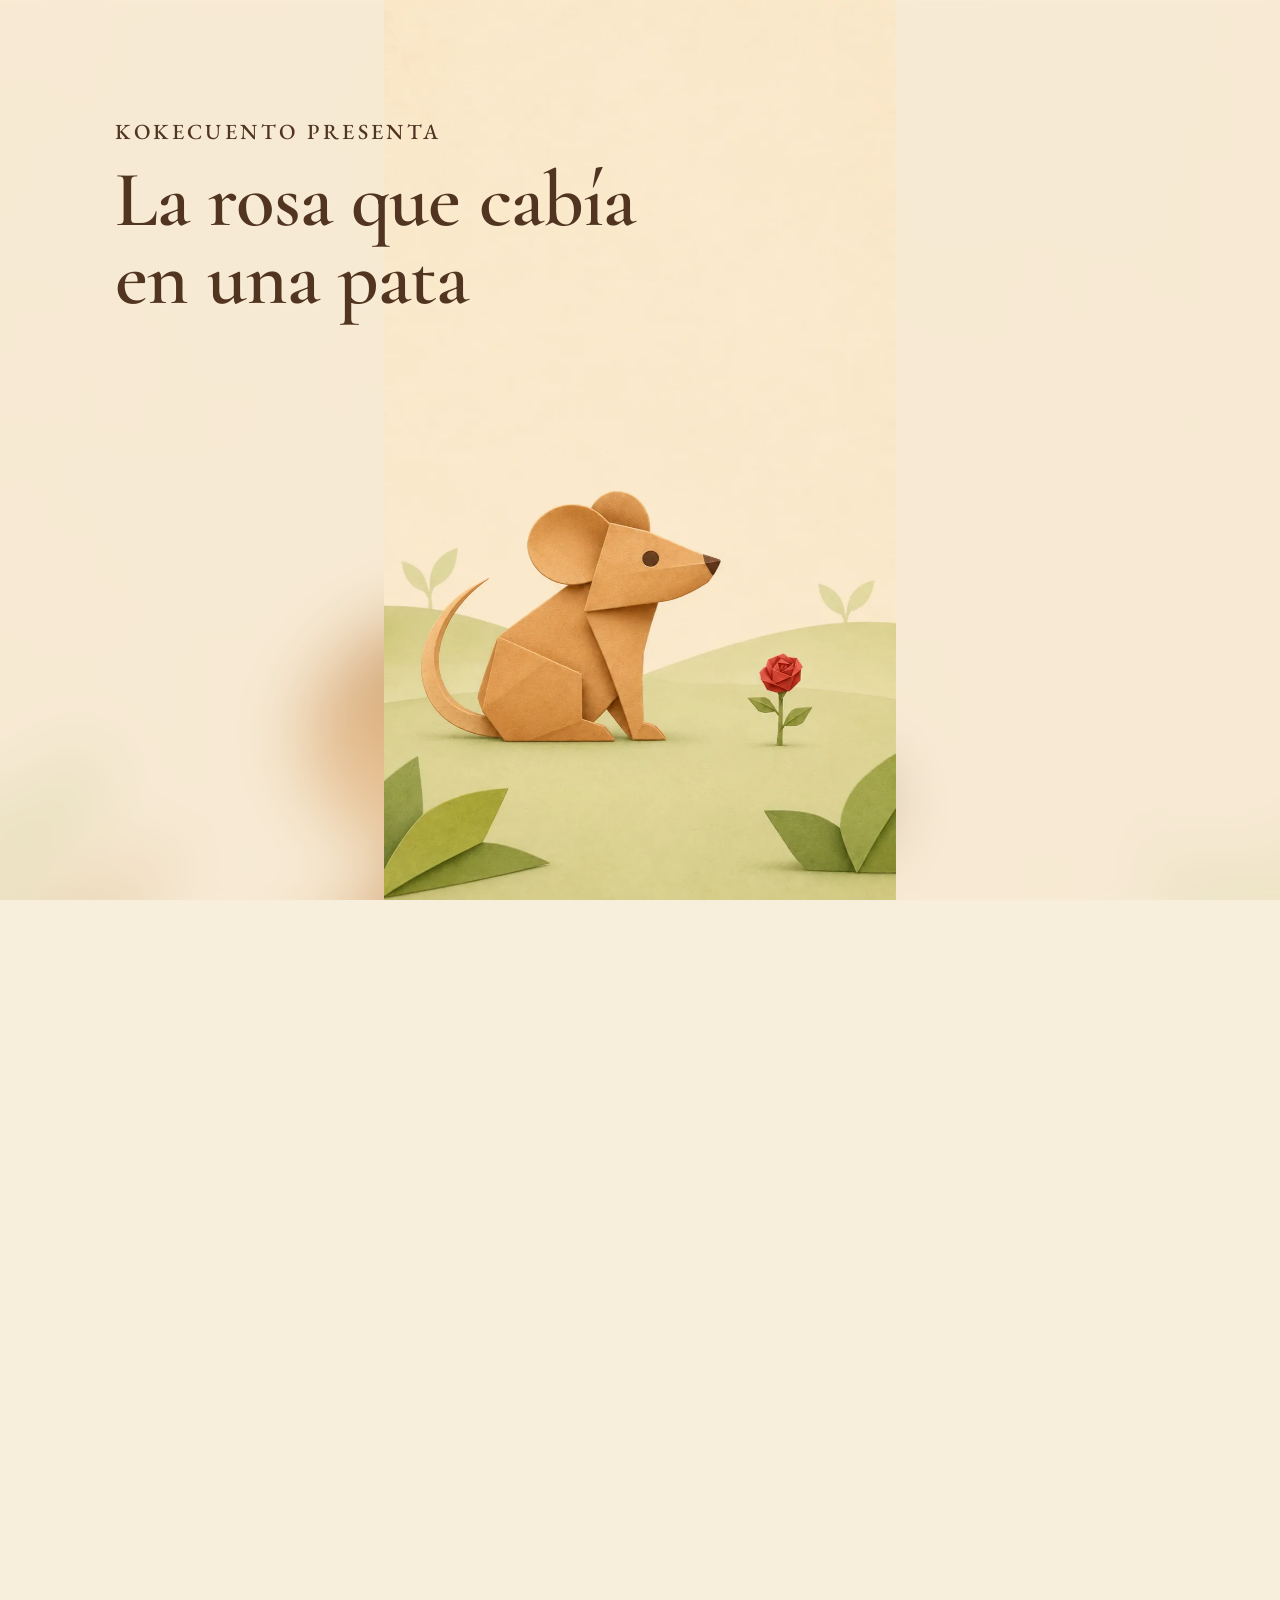
==== commit 33829066: "Merge 2c8f39c16d2705683e2af0fcc0e5fc7463cb386c into 47a029d31cfa41c7928f31cee1a837a9022740c1" ====
--- a/web/cuentos/raton-rosa/index.html
+++ b/web/cuentos/raton-rosa/index.html
@@ -14,40 +14,50 @@
 </head>
 <body>
   <div class="visor" id="visor" aria-hidden="true">
-    <div class="lamina activa lamina--portada" data-lamina="0" data-y="-1" data-z=".045">
-      <div class="cuadro"><img src="img/00-portada.webp" alt="" fetchpriority="high"></div>
-    </div>
-    <div class="lamina lamina--gigantes" data-lamina="1" data-x="-1" data-y="-1" data-z=".06">
-      <div class="cuadro"><img src="img/01-rosas-gigantes.webp" alt=""></div>
-    </div>
-    <div class="lamina lamina--busqueda" data-lamina="2" data-x="-3" data-z=".035">
-      <div class="cuadro"><img src="img/02-busqueda.webp" alt=""><span class="hoja-viajera hoja-viajera--a"></span><span class="hoja-viajera hoja-viajera--b"></span><span class="hoja-viajera hoja-viajera--c"></span><span class="hoja-viajera hoja-viajera--d"></span></div>
-    </div>
-    <div class="lamina lamina--hallazgo" data-lamina="3" data-y="-1" data-z=".10">
-      <div class="cuadro"><img src="img/03-hallazgo-fondo.webp" alt=""><div class="rosa-pequena"><img src="img/03-rosa-pequena.webp" alt=""></div></div>
-    </div>
-    <div class="lamina lamina--noche" data-lamina="4" data-x="-2" data-y="1" data-z=".07">
-      <div class="cuadro"><img src="img/04-viaje-nocturno.webp" alt=""><span class="estrella-fugaz"></span><span class="brillo-rosa"></span></div>
-    </div>
-    <!-- 5, 6 y 7 son la misma casa: la cámara se acerca a la puerta y luego se aleja sin saltos -->
-    <div class="lamina lamina--entrega" data-lamina="5" data-z=".05">
-      <div class="cuadro cuadro--casa"><img src="img/05-puerta.webp" alt=""></div>
-    </div>
-    <div class="lamina lamina--puerta" data-lamina="6" data-z0=".05" data-z=".10">
-      <div class="cuadro cuadro--casa">
-        <img src="img/05-puerta-sinluna.webp" alt="">
-        <div class="cielo"><img class="luna" src="img/luna.webp" alt=""></div>
-        <span class="luz-puerta"></span>
-        <span class="mejilla"></span>
-        <div class="hueco-puerta"><img class="hoja-puerta" src="img/05-hoja-puerta.webp" alt=""></div>
-        <img class="marco-puerta" src="img/05-marco-puerta.webp" alt="">
+    <div class="lamina activa lamina--portada" data-lamina="0" data-x="0" data-y="-1" data-z=".045"><img src="img/00-portada.webp" alt="" fetchpriority="high"></div>
+    <div class="lamina lamina--gigantes" data-lamina="1" data-x="-1" data-y="-1" data-z=".06"><img src="img/01-rosas-gigantes.webp" alt=""></div>
+    <!-- Las capas y el dibujo comparten las mismas coordenadas, también en formato horizontal. -->
+    <div class="lamina lamina--busqueda" data-lamina="2" data-x="-1" data-y="0" data-z=".014">
+      <div class="plano-ilustracion" style="--ratio:0.666666667">
+        <img class="fondo-escena" src="img/02-busqueda.webp" alt="">
+        <img class="hoja-papel" src="img/hoja-papel-ancha.webp" alt="" data-hoja="0">
+        <img class="hoja-papel" src="img/hoja-papel-corta.webp" alt="" data-hoja="1">
+        <img class="hoja-papel" src="img/hoja-papel-ancha.webp" alt="" data-hoja="2">
+        <img class="hoja-papel" src="img/hoja-papel-corta.webp" alt="" data-hoja="3">
       </div>
     </div>
-    <div class="lamina lamina--amanecer" data-lamina="7" data-z0=".10" data-z="0">
-      <div class="cuadro cuadro--casa">
-        <img src="img/06-madrugada.webp" alt="">
-        <span class="luz-puerta luz-puerta--fija"></span>
-        <span class="mejilla mejilla--fija"></span>
+    <div class="lamina lamina--hallazgo" data-lamina="3" data-x="0" data-y="-.3" data-z=".025">
+      <div class="plano-ilustracion" style="--ratio:0.562799043">
+        <img class="fondo-escena" src="img/03-hallazgo-sin-corola.webp" alt="">
+        <img class="rosa-corola" src="img/rosa-corola.webp" alt="">
+      </div>
+    </div>
+    <div class="lamina lamina--noche" data-lamina="4" data-x="-.3" data-y="0" data-z=".018">
+      <div class="plano-ilustracion" style="--ratio:0.562799043">
+        <img class="fondo-escena" src="img/04-viaje-nocturno.webp" alt="">
+        <span class="estrella-fugaz" aria-hidden="true"></span>
+      </div>
+    </div>
+    <div class="lamina lamina--entrega" data-lamina="5" data-x="0" data-y="-1" data-z=".045"><img src="img/05-puerta.webp" alt=""></div>
+    <div class="lamina lamina--puerta" data-lamina="6" data-x="0" data-y="0" data-z="0">
+      <div class="escenario-puerta" data-escenario-puerta>
+        <img class="fondo-casa" src="img/05-casa-interior.webp" alt="">
+        <div class="raton-blanco" aria-hidden="true">
+          <img src="img/raton-blanco.webp" alt="">
+          <span class="mejilla" aria-hidden="true"></span>
+        </div>
+        <img class="hoja-puerta" src="img/05-puerta-hoja-limpia.webp" alt="">
+      </div>
+    </div>
+    <div class="lamina lamina--amanecer" data-lamina="7" data-x="0" data-y="0" data-z="0">
+      <div class="escenario-puerta escena-amanecer" data-escenario-puerta>
+        <img class="fondo-casa" src="img/05-casa-interior.webp" alt="">
+        <span class="resplandor-amanecer" aria-hidden="true"></span>
+        <div class="raton-blanco" aria-hidden="true">
+          <img src="img/raton-blanco.webp" alt="">
+          <span class="mejilla" aria-hidden="true"></span>
+        </div>
+        <img class="hoja-puerta" src="img/05-puerta-hoja-limpia.webp" alt="">
       </div>
     </div>
   </div>
@@ -76,7 +86,7 @@
     <section class="pasaje pasaje--puerta" data-pasaje="6" style="--imagen:url('img/05-puerta-estatica.webp')" aria-label="La puerta se abre y el ratón blanco descubre la rosa">
       <div class="texto" aria-hidden="true"></div>
     </section>
-    <section class="pasaje pasaje--amanecer" data-pasaje="7" style="--imagen:url('img/06-madrugada.webp')" aria-label="El final del cuento">
+    <section class="pasaje pasaje--amanecer" data-pasaje="7" style="--imagen:url('img/06-amanecer-estatico.webp')" aria-label="El final del cuento">
       <div class="texto">
         <p>Desde entonces se sabe que los regalos pequeños también llegan lejos.</p>
         <p class="ultimo">Solo hace falta alguien que los lleve.</p>
--- a/web/cuentos/raton-rosa/cuento.css
+++ b/web/cuentos/raton-rosa/cuento.css
@@ -1,34 +1,16 @@
-/* Un cuento a pantalla completa, sin indicadores ni contenedores de texto.
-   Cada lámina lleva un .cuadro con la proporción de la ilustración (941 × 1672):
-   todo lo que se mueve encima se coloca en % de ese cuadro, así queda pegado al dibujo
-   en cualquier pantalla. En móvil el cuadro cubre la pantalla; en pantallas anchas
-   se coloca a la derecha y el texto ocupa la columna libre de la izquierda. */
-:root{color-scheme:light;--papel:#f7eedc;--tinta:#523521;--serif:"Cormorant Garamond",Garamond,Georgia,serif;
-  --prop:calc(941 / 1672);--centro:50%}
+/* Un cuento a pantalla completa, sin indicadores ni contenedores de texto. */
+:root{color-scheme:light;--papel:#f7eedc;--tinta:#523521;--serif:"Cormorant Garamond",Garamond,Georgia,serif}
 *{box-sizing:border-box}
 html{scroll-behavior:auto;overflow-x:clip}
 body{margin:0;min-width:280px;background:var(--papel);color:var(--tinta);-webkit-font-smoothing:antialiased}
-
-/* ---------- Visor y láminas ---------- */
 .visor{position:fixed;inset:0;overflow:hidden;background:var(--papel);z-index:0;pointer-events:none;height:100vh;height:100svh}
-.lamina{position:absolute;inset:0;opacity:0;overflow:hidden;background:var(--papel);visibility:hidden}
-.lamina.activa{visibility:visible}
-.cuadro{position:absolute;left:var(--centro);top:50%;
-  width:max(100vw,100vh * 941 / 1672);height:max(100vh,100vw * 1672 / 941);
-  width:max(100vw,100svh * 941 / 1672);height:max(100svh,100vw * 1672 / 941);
-  transform:translate(-50%,-50%);transform-origin:50% 65%;will-change:transform}
-.cuadro--casa{transform-origin:74.4% 64.6%}            /* la cámara se acerca a la puerta */
-.cuadro>img{position:absolute;inset:0;display:block;width:100%;height:100%;max-width:none;user-select:none;pointer-events:none}
-
-/* Pantallas anchas: la lámina entera a la derecha, sobre su propio reflejo difuminado */
+.lamina{position:absolute;inset:0;opacity:0;overflow:hidden;background:var(--papel);isolation:isolate}
+.lamina.activa{will-change:opacity}
+.lamina img{display:block;position:absolute;inset:0;width:100%;height:100%;object-fit:cover;object-position:center center;transform-origin:50% 65%;user-select:none;pointer-events:none}
+/* Llenar también los márgenes de pantallas panorámicas: la textura del cuento ocupa toda la ventana. */
 @media (min-aspect-ratio:4/3){
-  :root{--centro:64%}
-  .cuadro{width:calc(100vh * 941 / 1672);height:100vh;width:calc(100svh * 941 / 1672);height:100svh;
-    box-shadow:0 0 0 1px rgba(82,53,33,.06),0 20px 60px rgba(60,40,20,.18)}
-  .lamina::before{content:"";position:absolute;inset:-10%;background:var(--foto) center/cover no-repeat;filter:blur(40px) saturate(.8);opacity:.6}
-  .lamina::after{content:"";position:absolute;inset:0;background:linear-gradient(90deg,var(--velo,rgba(247,238,220,.72)) 0 40%,transparent 62%)}
-  .lamina--noche,.lamina--entrega,.lamina--puerta,.lamina--amanecer{--velo:rgba(36,50,72,.55)}
-  .lamina>.cuadro{z-index:1}
+  .lamina::before{content:"";position:absolute;inset:-9%;background:var(--foto) center center/cover no-repeat;filter:blur(38px) saturate(.8);opacity:.75}
+  .lamina img{width:auto;max-width:100%;height:100%;left:50%;right:auto;transform:translateX(-50%);object-fit:contain}
 }
 .lamina--portada{--foto:url('img/00-portada.webp')}
 .lamina--gigantes{--foto:url('img/01-rosas-gigantes.webp')}
@@ -36,103 +18,100 @@
 .lamina--hallazgo{--foto:url('img/03-hallazgo.webp')}
 .lamina--noche{--foto:url('img/04-viaje-nocturno.webp')}
 .lamina--entrega{--foto:url('img/05-puerta.webp')}
-.lamina--puerta{--foto:url('img/05-puerta-sinluna.webp')}
-.lamina--amanecer{--foto:url('img/06-madrugada.webp')}
+.lamina--puerta{--foto:url('img/05-casa-interior.webp')}
+.lamina--amanecer{--foto:url('img/05-casa-interior.webp')}
 
-/* ---------- Texto ---------- */
+
+
+/* El último plano acerca la cámara hacia la flor junto a la puerta. */
+
 .cuento{position:relative;z-index:1}
 .pasaje{position:relative;min-height:126vh;min-height:126svh;display:flow-root;pointer-events:none}
 .pasaje--portada{min-height:132svh}
-.pasaje--puerta{min-height:170svh}                     /* pausa sin texto: la puerta se abre */
-.pasaje--amanecer{min-height:170svh}
-.texto{position:sticky;top:10vh;top:10svh;width:max-content;max-width:min(86vw,590px);margin:0 0 0 8vw;color:var(--tinta);
-  font:500 clamp(2.05rem,4.8vw,4.5rem)/1.06 var(--serif);letter-spacing:-.014em;text-wrap:balance;
-  text-shadow:0 0 14px rgba(250,243,227,.95),0 0 4px rgba(250,243,227,.9)}
+.pasaje--amanecer{min-height:160svh}
+.texto{position:sticky;top:10vh;top:10svh;width:max-content;max-width:min(86vw,590px);margin:0 0 0 8vw;color:var(--tinta);font:500 clamp(2.05rem,4.8vw,4.5rem)/1.06 var(--serif);letter-spacing:-.014em;text-wrap:balance;text-shadow:0 2px 7px rgba(255,250,232,.28);opacity:1}
 .texto p{margin:0}
 .firma{margin-bottom:.8em!important;font:500 clamp(.95rem,1.8vw,1.35rem) "EB Garamond",Georgia,serif;letter-spacing:.16em;text-transform:uppercase}
 h1{font:600 clamp(2.85rem,6.2vw,5.6rem)/.98 var(--serif);max-width:620px;letter-spacing:-.01em;text-wrap:balance;margin:0}
 .pasaje--portada .texto{top:13svh;max-width:72vw;margin-left:9vw}
 .pasaje--busqueda .texto{margin-left:auto;margin-right:9vw;max-width:min(54vw,520px)}
 .pasaje--hallazgo .texto{max-width:min(66vw,580px)}
-.pasaje--noche .texto,.pasaje--entrega .texto,.pasaje--amanecer .texto{color:#fff9eb;text-shadow:0 0 14px rgba(26,38,58,.9),0 2px 4px rgba(26,38,58,.7)}
-.pasaje--entrega .texto{max-width:min(55vw,560px)}
-.pasaje--amanecer .texto{max-width:min(72vw,710px);font-size:clamp(1.95rem,4.3vw,4rem)}
+.pasaje--noche .texto,.pasaje--entrega .texto,.pasaje--puerta .texto{color:#fff9eb;text-shadow:0 2px 12px #28394b;max-width:min(66vw,640px)}
+.pasaje--entrega .texto{max-width:min(55vw,560px);margin-left:8vw}
+.pasaje--amanecer .texto{color:#fff9eb;text-shadow:0 2px 13px #344451;max-width:min(72vw,710px);font-size:clamp(1.95rem,4.3vw,4rem)}
 .ultimo{margin-top:1rem!important}
 .releer{display:inline-block;pointer-events:auto;margin-top:1.65rem;color:inherit;text-shadow:inherit;text-decoration:underline;text-decoration-thickness:1px;text-underline-offset:6px;font:500 clamp(1.3rem,2.2vw,1.75rem) "EB Garamond",Georgia,serif}
 .releer:focus-visible{outline:3px solid currentColor;outline-offset:5px}
 html.js .texto{opacity:0}
-/* En pantallas anchas todo el texto va en la columna izquierda, sin pisar la lámina */
-@media (min-aspect-ratio:4/3){
-  .texto,.pasaje--portada .texto,.pasaje--busqueda .texto,.pasaje--hallazgo .texto,.pasaje--entrega .texto,.pasaje--amanecer .texto{
-    margin:0 0 0 7vw;max-width:min(calc(var(--centro) - 100svh * 941 / 3344 - 12vw),620px);font-size:clamp(2rem,3.6vw,4rem)}
-  .pasaje--portada .texto,.pasaje--gigantes .texto,.pasaje--busqueda .texto,.pasaje--hallazgo .texto{top:30svh}
-  .pasaje .texto{top:24svh}
-  h1{font-size:clamp(2.6rem,4.6vw,5.2rem)}
-}
 @media(max-width:700px){
  .pasaje{min-height:120svh}
- .pasaje--puerta,.pasaje--amanecer{min-height:160svh}
+ .pasaje--amanecer{min-height:150svh}
  .texto{top:8svh;max-width:85vw;margin-left:7vw;font-size:clamp(1.95rem,8.2vw,3.2rem);line-height:1.06}
  .pasaje--portada .texto{top:11svh;max-width:85vw;margin-left:8vw}
- .pasaje--busqueda .texto{max-width:78vw;margin-right:7vw}
+ .pasaje--busqueda .texto{margin-left:52vw;margin-right:3vw;max-width:43vw;font-size:clamp(1.45rem,5.8vw,2.25rem)}
  .pasaje--hallazgo .texto{max-width:87vw}
- .pasaje--noche .texto,.pasaje--entrega .texto{max-width:84vw}
+ .pasaje--noche .texto,.pasaje--entrega .texto,.pasaje--puerta .texto{max-width:84vw}
  .pasaje--amanecer .texto{max-width:86vw;font-size:clamp(1.7rem,7.4vw,3.05rem)}
  h1{font-size:clamp(2.9rem,12vw,4.3rem)}
 }
 @media(max-width:370px){.texto{font-size:1.85rem}.pasaje--amanecer .texto{font-size:1.7rem}}
 @media(max-height:500px) and (orientation:landscape){
- .texto{top:5svh;font-size:clamp(1.5rem,3.5vw,2.6rem)}
+ .texto{top:5svh;max-width:48vw;font-size:clamp(1.5rem,3.5vw,2.6rem)}
  h1{font-size:clamp(2rem,5vw,3.2rem)}
- .pasaje--portada .texto{top:6svh}
+ .pasaje--portada .texto{top:6svh;max-width:54vw}
+}
+/* Sin animaciones: cada ilustración pertenece a su propio párrafo, nunca solo a la portada. */
+@media(prefers-reduced-motion:reduce){
+ .visor{display:none}
+ .pasaje{min-height:100svh;background:var(--imagen) center center/cover no-repeat}
+ .pasaje .texto,html.js .pasaje .texto{opacity:1!important;transform:none!important}
+}
+/* Respaldo si JavaScript está desactivado o no llega a cargarse. */
+html:not(.js) .visor{display:none}
+html:not(.js) .pasaje{min-height:100svh;background:var(--imagen) center center/cover no-repeat}
+
+
+/* La escena se compone en coordenadas de la lámina 941 × 1672, sin desplazar
+   las capas respecto a la puerta cuando el móvil recorta el encuadre. */
+.escenario-puerta{position:absolute;top:50%;left:50%;width:max(100vw, calc(100svh * 941 / 1672));height:max(100svh, calc(100vw * 1672 / 941));transform:translate(-50%,-50%);transform-origin:center;}
+.escenario-puerta .fondo-casa{position:absolute;inset:0;display:block;width:100%;height:100%;object-fit:fill;transform:none;max-width:none;}
+.raton-blanco{position:absolute;left:65.2%;top:64.2%;width:17.3%;aspect-ratio:952 / 1091;z-index:2;transform-origin:50% 100%;pointer-events:none;opacity:0;will-change:transform,opacity;}
+.raton-blanco>img{position:absolute;inset:0;width:100%;height:100%;max-width:none;object-fit:contain;transform:none;}
+.mejilla{position:absolute;left:34%;top:49%;width:20%;height:10%;background:radial-gradient(ellipse,rgba(207,114,118,.51) 0%,rgba(228,145,145,.20) 45%,transparent 78%);opacity:0;border-radius:50%;mix-blend-mode:multiply;transform:rotate(-15deg);pointer-events:none;}
+/* Puerta recortada del propio dibujo, con textura y pliegues idénticos a los de la casa. */
+.escenario-puerta img.hoja-puerta{position:absolute;left:64.0%;top:51.1%;width:17.0%;height:25.1%;object-fit:fill;max-width:none;z-index:3;transform-origin:100% 52%;transform-style:preserve-3d;filter:drop-shadow(-1px 2px 3px rgba(27,16,12,.17));}
+.resplandor-amanecer{position:absolute;inset:0;z-index:4;pointer-events:none;background:linear-gradient(165deg,rgba(255,207,146,.15),rgba(246,202,147,.18) 50%,rgba(255,239,198,.25));mix-blend-mode:screen;}
+@media (min-aspect-ratio:4/3){
+ .escenario-puerta{width:calc(100svh * 941 / 1672);height:100svh;}
+ .escenario-puerta .fondo-casa{transform:none;width:100%;max-width:none;left:0;}
+}
+@media (prefers-reduced-motion:reduce){
+ .lamina--puerta .raton-blanco,.lamina--amanecer .raton-blanco{opacity:1}
+ .raton-blanco .mejilla{opacity:.8}
+ .hoja-puerta{transform:perspective(600px) rotateY(-78deg)}
 }
 
-/* ---------- Piezas que se mueven sobre las láminas (en % del cuadro) ---------- */
-.cuadro>span{position:absolute;pointer-events:none;opacity:0}
-/* Hojas de papel que cruzan el jardín */
-.hoja-viajera{z-index:3;width:3%;aspect-ratio:7/10;transform-origin:50% 100%;
-  background:linear-gradient(125deg,rgba(255,255,255,.22),transparent 40%),repeating-linear-gradient(118deg,rgba(255,255,255,.10) 0 2px,rgba(0,0,0,.04) 2px 4px),linear-gradient(126deg,#b9c98d 0 48%,#8aa568 48% 100%);
-  clip-path:polygon(50% 0,94% 34%,84% 78%,50% 100%,16% 78%,6% 34%);filter:drop-shadow(0 3px 3px rgba(61,70,38,.16))}
-.hoja-viajera--a{left:69%;top:60%}
-.hoja-viajera--b{left:58%;top:54%;width:2.4%}
-.hoja-viajera--c{left:79%;top:50%;width:2.1%}
-.hoja-viajera--d{left:64%;top:69%;width:2.6%}
-/* La rosa diminuta, recortada de la lámina, se balancea sobre la base del tallo */
-.rosa-pequena{position:absolute;left:70.78%;top:72.55%;width:13.28%;height:10.53%;z-index:3;transform-origin:48.8% 97.7%}
-.rosa-pequena img{display:block;width:100%;height:100%;transform-origin:48.8% 97.7%}
-.lamina--hallazgo.activa .rosa-pequena img{animation:balanceo 2.6s ease-in-out infinite alternate}
-@keyframes balanceo{from{rotate:-3.5deg}to{rotate:3.5deg}}
-.brillo-rosa{translate:-50% -50%;border-radius:50%;z-index:3}
-/* De noche, la rosa que lleva en la pata brilla un poco */
-.brillo-rosa{left:55%;top:68.5%;width:11%;aspect-ratio:1;background:radial-gradient(circle,rgba(255,226,170,.55),rgba(255,214,150,.18) 45%,transparent 70%);mix-blend-mode:screen}
-.estrella-fugaz{left:6%;top:22%;z-index:2;width:1%;aspect-ratio:1;border-radius:50%;background:#fff2b6;box-shadow:0 0 16px 4px rgba(255,239,194,.62)}
-.estrella-fugaz::after{content:"";position:absolute;right:45%;top:44%;width:1400%;height:2px;background:linear-gradient(90deg,rgba(255,245,214,0),rgba(255,236,183,.85));transform:translateY(-50%) rotate(8deg);transform-origin:right center}
+/* Las hojas, la corola y la estrella se posicionan dentro del marco EXACTO de su ilustración. */
+.plano-ilustracion{position:absolute;left:50%;top:50%;width:max(100vw,calc(100svh * var(--ratio)));aspect-ratio:var(--ratio);transform:translate(-50%,-50%);transform-origin:center;pointer-events:none;}
+.lamina .plano-ilustracion img{position:absolute;inset:auto;max-width:none;object-fit:contain;transform:none;user-select:none;}
+.lamina .plano-ilustracion img.fondo-escena{inset:0;width:100%;height:100%;object-fit:fill;}
+.lamina .plano-ilustracion img.hoja-papel{width:5%;height:auto;opacity:0;z-index:3;filter:drop-shadow(0 1px 1px rgba(55,67,32,.12));transform-origin:50% 55%;}
+.lamina .plano-ilustracion img.rosa-corola{left:72.05%;top:72.25%;width:9.78%;height:auto;z-index:3;transform-origin:52% 91%;}
+.estrella-fugaz{position:absolute;left:60%;top:32%;z-index:3;width:6px;height:6px;background:#fff2c8;opacity:0;box-shadow:0 0 8px 2px rgba(255,240,204,.22);transform:translate(-50%,-50%);clip-path:none;border-radius:50%;}
+.estrella-fugaz::after{content:"";position:absolute;left:50%;top:50%;width:clamp(35px,8vw,95px);height:2px;background:linear-gradient(90deg,rgba(255,242,208,.68),rgba(255,242,208,0));transform:translateY(-50%) rotate(-23deg);transform-origin:left center;}
+@media(min-aspect-ratio:4/3){.plano-ilustracion{width:calc(100svh * var(--ratio));height:100svh;}}
+@media(prefers-reduced-motion:reduce){.plano-ilustracion .hoja-papel,.plano-ilustracion .estrella-fugaz{display:none}}
 
-/* ---------- La puerta ----------
-   Fondo: la casa con la puerta abierta y el ratón blanco dentro (05-puerta-estatica).
-   Encima, la hoja de la puerta recortada de la lámina cerrada: al girar sobre su bisagra
-   descubre al ratón. Mientras está cerrada, la escena es idéntica a la entrega sin el ratón marrón. */
-.cuadro--casa{perspective:900px;perspective-origin:74% 62%}
-/* El hueco recorta el giro: la madera nunca se sale del arco. */
-.hueco-puerta{position:absolute;inset:0;z-index:3;pointer-events:none;perspective:700px;perspective-origin:74% 64%;
-  clip-path:polygon(72.79% 50.66%,68.23% 52.63%,66.95% 53.53%,65.14% 55.20%,64.29% 56.28%,63.34% 58.01%,62.81% 59.81%,62.81% 77.51%,63.23% 77.75%,64.19% 77.93%,82.89% 77.93%,83.10% 77.27%,85.12% 59.99%,81.51% 55.20%,78.96% 52.75%)}
-.hoja-puerta{position:absolute;left:62.487%;top:50.419%;width:23.061%;height:27.751%;transform-origin:100% 50%;will-change:transform}
-/* Piedra del marco y rosa del escalón: fijas, por delante de la puerta */
-.cuadro>.marco-puerta{inset:auto;left:59.086%;top:49.821%;width:27.63%;height:29.007%;z-index:4}
-/* La luna baja hasta esconderse tras las colinas */
-.cielo{position:absolute;inset:0;z-index:1;clip-path:inset(0 0 48.5% 0);pointer-events:none}
-.luna{position:absolute;left:7.864%;top:4.127%;width:19.447%;height:12.261%;will-change:transform}
-.luz-puerta{left:56%;top:52%;width:38%;height:36%;z-index:2;background:radial-gradient(ellipse at 50% 70%,rgba(255,206,130,.55),rgba(255,190,110,.18) 45%,transparent 70%);mix-blend-mode:screen}
-.mejilla{left:71.2%;top:70.6%;width:3.2%;height:1.5%;z-index:2;border-radius:50%;background:radial-gradient(ellipse,rgba(228,96,108,.85),rgba(232,120,120,.35) 55%,transparent 75%);mix-blend-mode:multiply;rotate:-12deg}
-.luz-puerta--fija{opacity:.55}
-.mejilla--fija{opacity:.75}
+/* Pausa visual: tras entregar la rosa, el scroll abre la puerta sin añadir texto nuevo al cuento. */
+.pasaje--puerta{min-height:145svh}
+@media (prefers-reduced-motion:reduce){.pasaje--puerta{min-height:100svh}}
 
-/* ---------- Sin animaciones o sin JavaScript: cada escena es una ilustración fija con su texto ---------- */
-@media(prefers-reduced-motion:reduce){
- .visor{display:none}
- .pasaje,.pasaje--puerta,.pasaje--amanecer{min-height:100svh;background:var(--imagen) center center/cover no-repeat}
- .pasaje .texto,html.js .pasaje .texto{opacity:1!important;transform:none!important}
+/* Puerta corregida: madera sola sobre un interior de papel, sin modificar el arco de piedra.
+   En horizontal mantenemos la casa completa a la derecha y el texto en el espacio libre. */
+@media (min-aspect-ratio:4/3){
+ .lamina--puerta .escenario-puerta,.lamina--amanecer .escenario-puerta{left:73%;}
+ .lamina--puerta::before,.lamina--amanecer::before{filter:blur(32px) saturate(.8);}
 }
-html:not(.js) .visor{display:none}
-html:not(.js) .pasaje,html:not(.js) .pasaje--puerta,html:not(.js) .pasaje--amanecer{min-height:100svh;background:var(--imagen) center center/cover no-repeat}
-@media (prefers-reduced-motion:reduce){.rosa-pequena img{animation:none}}
+@media(max-aspect-ratio:4/3){
+ .lamina--puerta .escenario-puerta,.lamina--amanecer .escenario-puerta{left:47%;}
+}
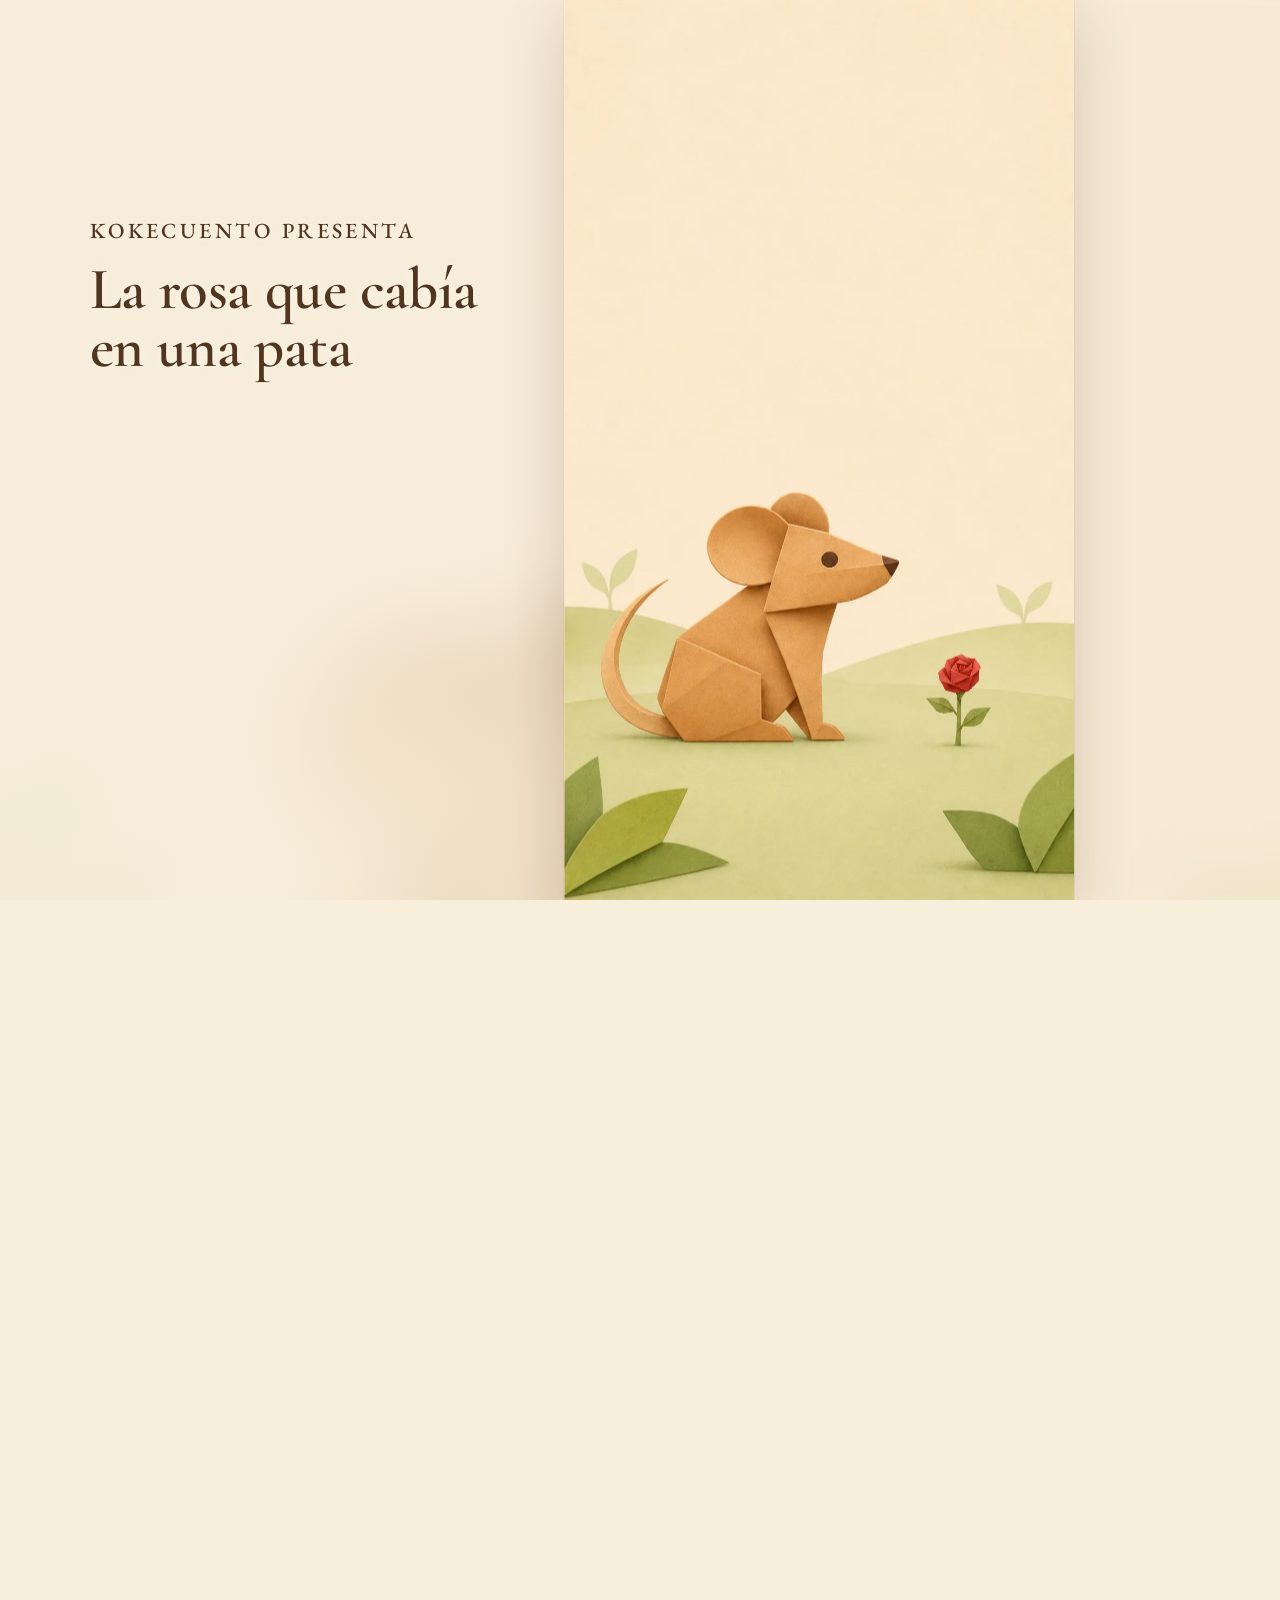
==== commit 62c99e59: "La luna se esconde tras las colinas y la puerta se abre de madrugada - La luna baja hasta desaparece" ====
--- a/web/cuentos/raton-rosa/index.html
+++ b/web/cuentos/raton-rosa/index.html
@@ -14,50 +14,42 @@
 </head>
 <body>
   <div class="visor" id="visor" aria-hidden="true">
-    <div class="lamina activa lamina--portada" data-lamina="0" data-x="0" data-y="-1" data-z=".045"><img src="img/00-portada.webp" alt="" fetchpriority="high"></div>
-    <div class="lamina lamina--gigantes" data-lamina="1" data-x="-1" data-y="-1" data-z=".06"><img src="img/01-rosas-gigantes.webp" alt=""></div>
-    <!-- Las capas y el dibujo comparten las mismas coordenadas, también en formato horizontal. -->
-    <div class="lamina lamina--busqueda" data-lamina="2" data-x="-1" data-y="0" data-z=".014">
-      <div class="plano-ilustracion" style="--ratio:0.666666667">
-        <img class="fondo-escena" src="img/02-busqueda.webp" alt="">
-        <img class="hoja-papel" src="img/hoja-papel-ancha.webp" alt="" data-hoja="0">
-        <img class="hoja-papel" src="img/hoja-papel-corta.webp" alt="" data-hoja="1">
-        <img class="hoja-papel" src="img/hoja-papel-ancha.webp" alt="" data-hoja="2">
-        <img class="hoja-papel" src="img/hoja-papel-corta.webp" alt="" data-hoja="3">
+    <div class="lamina activa lamina--portada" data-lamina="0" data-y="-1" data-z=".045">
+      <div class="cuadro"><img src="img/00-portada.webp" alt="" fetchpriority="high"></div>
+    </div>
+    <div class="lamina lamina--gigantes" data-lamina="1" data-x="-1" data-y="-1" data-z=".06">
+      <div class="cuadro"><img src="img/01-rosas-gigantes.webp" alt=""></div>
+    </div>
+    <div class="lamina lamina--busqueda" data-lamina="2" data-x="-3" data-z=".035">
+      <div class="cuadro"><img src="img/02-busqueda.webp" alt=""><span class="hoja-viajera hoja-viajera--a"></span><span class="hoja-viajera hoja-viajera--b"></span><span class="hoja-viajera hoja-viajera--c"></span><span class="hoja-viajera hoja-viajera--d"></span></div>
+    </div>
+    <div class="lamina lamina--hallazgo" data-lamina="3" data-y="-1" data-z=".10">
+      <div class="cuadro"><img src="img/03-hallazgo-fondo.webp" alt=""><div class="rosa-pequena"><img src="img/03-rosa-pequena.webp" alt=""></div></div>
+    </div>
+    <div class="lamina lamina--noche" data-lamina="4" data-x="-2" data-y="1" data-z=".07">
+      <div class="cuadro"><img src="img/04-viaje-nocturno.webp" alt=""><span class="estrella-fugaz"></span><span class="brillo-rosa"></span></div>
+    </div>
+    <!-- 5, 6 y 7 son la misma casa: la cámara se acerca a la puerta y luego se aleja sin saltos -->
+    <div class="lamina lamina--entrega" data-lamina="5" data-z=".05">
+      <div class="cuadro cuadro--casa"><img src="img/05-puerta.webp" alt=""></div>
+    </div>
+    <!-- 6: pausa sin texto. Puerta cerrada; la luna baja tras las colinas y amanece poco a poco -->
+    <div class="lamina lamina--puerta" data-lamina="6" data-z0=".05" data-z=".10" data-mezcla=".55">
+      <div class="cuadro cuadro--casa">
+        <img src="img/05-puerta-sinluna.webp" alt="">
+        <div class="cielo"><img class="luna" src="img/luna.webp" alt=""></div>
+        <img class="hoja-cerrada" src="img/05-hoja-puerta.webp" alt="">
+        <img class="marco-puerta" src="img/05-marco-puerta.webp" alt="">
       </div>
     </div>
-    <div class="lamina lamina--hallazgo" data-lamina="3" data-x="0" data-y="-.3" data-z=".025">
-      <div class="plano-ilustracion" style="--ratio:0.562799043">
-        <img class="fondo-escena" src="img/03-hallazgo-sin-corola.webp" alt="">
-        <img class="rosa-corola" src="img/rosa-corola.webp" alt="">
-      </div>
-    </div>
-    <div class="lamina lamina--noche" data-lamina="4" data-x="-.3" data-y="0" data-z=".018">
-      <div class="plano-ilustracion" style="--ratio:0.562799043">
-        <img class="fondo-escena" src="img/04-viaje-nocturno.webp" alt="">
-        <span class="estrella-fugaz" aria-hidden="true"></span>
-      </div>
-    </div>
-    <div class="lamina lamina--entrega" data-lamina="5" data-x="0" data-y="-1" data-z=".045"><img src="img/05-puerta.webp" alt=""></div>
-    <div class="lamina lamina--puerta" data-lamina="6" data-x="0" data-y="0" data-z="0">
-      <div class="escenario-puerta" data-escenario-puerta>
-        <img class="fondo-casa" src="img/05-casa-interior.webp" alt="">
-        <div class="raton-blanco" aria-hidden="true">
-          <img src="img/raton-blanco.webp" alt="">
-          <span class="mejilla" aria-hidden="true"></span>
-        </div>
-        <img class="hoja-puerta" src="img/05-puerta-hoja-limpia.webp" alt="">
-      </div>
-    </div>
-    <div class="lamina lamina--amanecer" data-lamina="7" data-x="0" data-y="0" data-z="0">
-      <div class="escenario-puerta escena-amanecer" data-escenario-puerta>
-        <img class="fondo-casa" src="img/05-casa-interior.webp" alt="">
-        <span class="resplandor-amanecer" aria-hidden="true"></span>
-        <div class="raton-blanco" aria-hidden="true">
-          <img src="img/raton-blanco.webp" alt="">
-          <span class="mejilla" aria-hidden="true"></span>
-        </div>
-        <img class="hoja-puerta" src="img/05-puerta-hoja-limpia.webp" alt="">
+    <!-- 7: de madrugada se abre la puerta, aparece el ratón blanco, se sonroja y llega el final -->
+    <div class="lamina lamina--amanecer" data-lamina="7" data-z0=".10" data-z="0" data-camara=".6">
+      <div class="cuadro cuadro--casa">
+        <img src="img/06-madrugada.webp" alt="">
+        <span class="luz-puerta"></span>
+        <span class="mejilla"></span>
+        <div class="hueco-puerta"><img class="hoja-puerta" src="img/06-hoja-puerta.webp" alt=""></div>
+        <img class="marco-puerta" src="img/06-marco-puerta.webp" alt="">
       </div>
     </div>
   </div>
@@ -86,7 +78,7 @@
     <section class="pasaje pasaje--puerta" data-pasaje="6" style="--imagen:url('img/05-puerta-estatica.webp')" aria-label="La puerta se abre y el ratón blanco descubre la rosa">
       <div class="texto" aria-hidden="true"></div>
     </section>
-    <section class="pasaje pasaje--amanecer" data-pasaje="7" style="--imagen:url('img/06-amanecer-estatico.webp')" aria-label="El final del cuento">
+    <section class="pasaje pasaje--amanecer" data-pasaje="7" data-texto=".62" style="--imagen:url('img/06-madrugada.webp')" aria-label="El final del cuento">
       <div class="texto">
         <p>Desde entonces se sabe que los regalos pequeños también llegan lejos.</p>
         <p class="ultimo">Solo hace falta alguien que los lleve.</p>
--- a/web/cuentos/raton-rosa/cuento.css
+++ b/web/cuentos/raton-rosa/cuento.css
@@ -1,16 +1,34 @@
-/* Un cuento a pantalla completa, sin indicadores ni contenedores de texto. */
-:root{color-scheme:light;--papel:#f7eedc;--tinta:#523521;--serif:"Cormorant Garamond",Garamond,Georgia,serif}
+/* Un cuento a pantalla completa, sin indicadores ni contenedores de texto.
+   Cada lámina lleva un .cuadro con la proporción de la ilustración (941 × 1672):
+   todo lo que se mueve encima se coloca en % de ese cuadro, así queda pegado al dibujo
+   en cualquier pantalla. En móvil el cuadro cubre la pantalla; en pantallas anchas
+   se coloca a la derecha y el texto ocupa la columna libre de la izquierda. */
+:root{color-scheme:light;--papel:#f7eedc;--tinta:#523521;--serif:"Cormorant Garamond",Garamond,Georgia,serif;
+  --prop:calc(941 / 1672);--centro:50%}
 *{box-sizing:border-box}
 html{scroll-behavior:auto;overflow-x:clip}
 body{margin:0;min-width:280px;background:var(--papel);color:var(--tinta);-webkit-font-smoothing:antialiased}
+
+/* ---------- Visor y láminas ---------- */
 .visor{position:fixed;inset:0;overflow:hidden;background:var(--papel);z-index:0;pointer-events:none;height:100vh;height:100svh}
-.lamina{position:absolute;inset:0;opacity:0;overflow:hidden;background:var(--papel);isolation:isolate}
-.lamina.activa{will-change:opacity}
-.lamina img{display:block;position:absolute;inset:0;width:100%;height:100%;object-fit:cover;object-position:center center;transform-origin:50% 65%;user-select:none;pointer-events:none}
-/* Llenar también los márgenes de pantallas panorámicas: la textura del cuento ocupa toda la ventana. */
+.lamina{position:absolute;inset:0;opacity:0;overflow:hidden;background:var(--papel);visibility:hidden}
+.lamina.activa{visibility:visible}
+.cuadro{position:absolute;left:var(--centro);top:50%;
+  width:max(100vw,100vh * 941 / 1672);height:max(100vh,100vw * 1672 / 941);
+  width:max(100vw,100svh * 941 / 1672);height:max(100svh,100vw * 1672 / 941);
+  transform:translate(-50%,-50%);transform-origin:50% 65%;will-change:transform}
+.cuadro--casa{transform-origin:74.4% 64.6%}            /* la cámara se acerca a la puerta */
+.cuadro>img{position:absolute;inset:0;display:block;width:100%;height:100%;max-width:none;user-select:none;pointer-events:none}
+
+/* Pantallas anchas: la lámina entera a la derecha, sobre su propio reflejo difuminado */
 @media (min-aspect-ratio:4/3){
-  .lamina::before{content:"";position:absolute;inset:-9%;background:var(--foto) center center/cover no-repeat;filter:blur(38px) saturate(.8);opacity:.75}
-  .lamina img{width:auto;max-width:100%;height:100%;left:50%;right:auto;transform:translateX(-50%);object-fit:contain}
+  :root{--centro:64%}
+  .cuadro{width:calc(100vh * 941 / 1672);height:100vh;width:calc(100svh * 941 / 1672);height:100svh;
+    box-shadow:0 0 0 1px rgba(82,53,33,.06),0 20px 60px rgba(60,40,20,.18)}
+  .lamina::before{content:"";position:absolute;inset:-10%;background:var(--foto) center/cover no-repeat;filter:blur(40px) saturate(.8);opacity:.6}
+  .lamina::after{content:"";position:absolute;inset:0;background:linear-gradient(90deg,var(--velo,rgba(247,238,220,.72)) 0 40%,transparent 62%)}
+  .lamina--noche,.lamina--entrega,.lamina--puerta,.lamina--amanecer{--velo:rgba(36,50,72,.55)}
+  .lamina>.cuadro{z-index:1}
 }
 .lamina--portada{--foto:url('img/00-portada.webp')}
 .lamina--gigantes{--foto:url('img/01-rosas-gigantes.webp')}
@@ -18,100 +36,103 @@
 .lamina--hallazgo{--foto:url('img/03-hallazgo.webp')}
 .lamina--noche{--foto:url('img/04-viaje-nocturno.webp')}
 .lamina--entrega{--foto:url('img/05-puerta.webp')}
-.lamina--puerta{--foto:url('img/05-casa-interior.webp')}
-.lamina--amanecer{--foto:url('img/05-casa-interior.webp')}
+.lamina--puerta{--foto:url('img/05-puerta-sinluna.webp')}
+.lamina--amanecer{--foto:url('img/06-madrugada.webp')}
 
-
-
-/* El último plano acerca la cámara hacia la flor junto a la puerta. */
-
+/* ---------- Texto ---------- */
 .cuento{position:relative;z-index:1}
 .pasaje{position:relative;min-height:126vh;min-height:126svh;display:flow-root;pointer-events:none}
 .pasaje--portada{min-height:132svh}
-.pasaje--amanecer{min-height:160svh}
-.texto{position:sticky;top:10vh;top:10svh;width:max-content;max-width:min(86vw,590px);margin:0 0 0 8vw;color:var(--tinta);font:500 clamp(2.05rem,4.8vw,4.5rem)/1.06 var(--serif);letter-spacing:-.014em;text-wrap:balance;text-shadow:0 2px 7px rgba(255,250,232,.28);opacity:1}
+.pasaje--puerta{min-height:170svh}                     /* pausa sin texto: la puerta se abre */
+.pasaje--amanecer{min-height:230svh}
+.texto{position:sticky;top:10vh;top:10svh;width:max-content;max-width:min(86vw,590px);margin:0 0 0 8vw;color:var(--tinta);
+  font:500 clamp(2.05rem,4.8vw,4.5rem)/1.06 var(--serif);letter-spacing:-.014em;text-wrap:balance;
+  text-shadow:0 0 14px rgba(250,243,227,.95),0 0 4px rgba(250,243,227,.9)}
 .texto p{margin:0}
 .firma{margin-bottom:.8em!important;font:500 clamp(.95rem,1.8vw,1.35rem) "EB Garamond",Georgia,serif;letter-spacing:.16em;text-transform:uppercase}
 h1{font:600 clamp(2.85rem,6.2vw,5.6rem)/.98 var(--serif);max-width:620px;letter-spacing:-.01em;text-wrap:balance;margin:0}
 .pasaje--portada .texto{top:13svh;max-width:72vw;margin-left:9vw}
 .pasaje--busqueda .texto{margin-left:auto;margin-right:9vw;max-width:min(54vw,520px)}
 .pasaje--hallazgo .texto{max-width:min(66vw,580px)}
-.pasaje--noche .texto,.pasaje--entrega .texto,.pasaje--puerta .texto{color:#fff9eb;text-shadow:0 2px 12px #28394b;max-width:min(66vw,640px)}
-.pasaje--entrega .texto{max-width:min(55vw,560px);margin-left:8vw}
-.pasaje--amanecer .texto{color:#fff9eb;text-shadow:0 2px 13px #344451;max-width:min(72vw,710px);font-size:clamp(1.95rem,4.3vw,4rem)}
+.pasaje--noche .texto,.pasaje--entrega .texto,.pasaje--amanecer .texto{color:#fff9eb;text-shadow:0 0 14px rgba(26,38,58,.9),0 2px 4px rgba(26,38,58,.7)}
+.pasaje--entrega .texto{max-width:min(55vw,560px)}
+.pasaje--amanecer .texto{max-width:min(72vw,710px);font-size:clamp(1.95rem,4.3vw,4rem)}
 .ultimo{margin-top:1rem!important}
 .releer{display:inline-block;pointer-events:auto;margin-top:1.65rem;color:inherit;text-shadow:inherit;text-decoration:underline;text-decoration-thickness:1px;text-underline-offset:6px;font:500 clamp(1.3rem,2.2vw,1.75rem) "EB Garamond",Georgia,serif}
 .releer:focus-visible{outline:3px solid currentColor;outline-offset:5px}
 html.js .texto{opacity:0}
+/* En pantallas anchas todo el texto va en la columna izquierda, sin pisar la lámina */
+@media (min-aspect-ratio:4/3){
+  .texto,.pasaje--portada .texto,.pasaje--busqueda .texto,.pasaje--hallazgo .texto,.pasaje--entrega .texto,.pasaje--amanecer .texto{
+    margin:0 0 0 7vw;max-width:min(calc(var(--centro) - 100svh * 941 / 3344 - 12vw),620px);font-size:clamp(2rem,3.6vw,4rem)}
+  .pasaje--portada .texto,.pasaje--gigantes .texto,.pasaje--busqueda .texto,.pasaje--hallazgo .texto{top:30svh}
+  .pasaje .texto{top:24svh}
+  h1{font-size:clamp(2.6rem,4.6vw,5.2rem)}
+}
 @media(max-width:700px){
  .pasaje{min-height:120svh}
- .pasaje--amanecer{min-height:150svh}
+ .pasaje--puerta{min-height:160svh}
+ .pasaje--amanecer{min-height:210svh}
  .texto{top:8svh;max-width:85vw;margin-left:7vw;font-size:clamp(1.95rem,8.2vw,3.2rem);line-height:1.06}
  .pasaje--portada .texto{top:11svh;max-width:85vw;margin-left:8vw}
- .pasaje--busqueda .texto{margin-left:52vw;margin-right:3vw;max-width:43vw;font-size:clamp(1.45rem,5.8vw,2.25rem)}
+ .pasaje--busqueda .texto{max-width:78vw;margin-right:7vw}
  .pasaje--hallazgo .texto{max-width:87vw}
- .pasaje--noche .texto,.pasaje--entrega .texto,.pasaje--puerta .texto{max-width:84vw}
+ .pasaje--noche .texto,.pasaje--entrega .texto{max-width:84vw}
  .pasaje--amanecer .texto{max-width:86vw;font-size:clamp(1.7rem,7.4vw,3.05rem)}
  h1{font-size:clamp(2.9rem,12vw,4.3rem)}
 }
 @media(max-width:370px){.texto{font-size:1.85rem}.pasaje--amanecer .texto{font-size:1.7rem}}
 @media(max-height:500px) and (orientation:landscape){
- .texto{top:5svh;max-width:48vw;font-size:clamp(1.5rem,3.5vw,2.6rem)}
+ .texto{top:5svh;font-size:clamp(1.5rem,3.5vw,2.6rem)}
  h1{font-size:clamp(2rem,5vw,3.2rem)}
- .pasaje--portada .texto{top:6svh;max-width:54vw}
+ .pasaje--portada .texto{top:6svh}
 }
-/* Sin animaciones: cada ilustración pertenece a su propio párrafo, nunca solo a la portada. */
+
+/* ---------- Piezas que se mueven sobre las láminas (en % del cuadro) ---------- */
+.cuadro>span{position:absolute;pointer-events:none;opacity:0}
+/* Hojas de papel que cruzan el jardín */
+.hoja-viajera{z-index:3;width:3%;aspect-ratio:7/10;transform-origin:50% 100%;
+  background:linear-gradient(125deg,rgba(255,255,255,.22),transparent 40%),repeating-linear-gradient(118deg,rgba(255,255,255,.10) 0 2px,rgba(0,0,0,.04) 2px 4px),linear-gradient(126deg,#b9c98d 0 48%,#8aa568 48% 100%);
+  clip-path:polygon(50% 0,94% 34%,84% 78%,50% 100%,16% 78%,6% 34%);filter:drop-shadow(0 3px 3px rgba(61,70,38,.16))}
+.hoja-viajera--a{left:69%;top:60%}
+.hoja-viajera--b{left:58%;top:54%;width:2.4%}
+.hoja-viajera--c{left:79%;top:50%;width:2.1%}
+.hoja-viajera--d{left:64%;top:69%;width:2.6%}
+/* La rosa diminuta, recortada de la lámina, se balancea sobre la base del tallo */
+.rosa-pequena{position:absolute;left:70.78%;top:72.55%;width:13.28%;height:10.53%;z-index:3;transform-origin:48.8% 97.7%}
+.rosa-pequena img{display:block;width:100%;height:100%;transform-origin:48.8% 97.7%}
+.lamina--hallazgo.activa .rosa-pequena img{animation:balanceo 2.6s ease-in-out infinite alternate}
+@keyframes balanceo{from{rotate:-3.5deg}to{rotate:3.5deg}}
+.brillo-rosa{translate:-50% -50%;border-radius:50%;z-index:3}
+/* De noche, la rosa que lleva en la pata brilla un poco */
+.brillo-rosa{left:55%;top:68.5%;width:11%;aspect-ratio:1;background:radial-gradient(circle,rgba(255,226,170,.55),rgba(255,214,150,.18) 45%,transparent 70%);mix-blend-mode:screen}
+.estrella-fugaz{left:6%;top:22%;z-index:2;width:1%;aspect-ratio:1;border-radius:50%;background:#fff2b6;box-shadow:0 0 16px 4px rgba(255,239,194,.62)}
+.estrella-fugaz::after{content:"";position:absolute;right:45%;top:44%;width:1400%;height:2px;background:linear-gradient(90deg,rgba(255,245,214,0),rgba(255,236,183,.85));transform:translateY(-50%) rotate(8deg);transform-origin:right center}
+
+/* ---------- La puerta ----------
+   Fondo: la casa con la puerta abierta y el ratón blanco dentro (05-puerta-estatica).
+   Encima, la hoja de la puerta recortada de la lámina cerrada: al girar sobre su bisagra
+   descubre al ratón. Mientras está cerrada, la escena es idéntica a la entrega sin el ratón marrón. */
+.cuadro--casa{perspective:900px;perspective-origin:74% 62%}
+/* El hueco recorta el giro: la madera nunca se sale del arco. */
+.hueco-puerta{position:absolute;inset:0;z-index:3;pointer-events:none;perspective:700px;perspective-origin:74% 64%;
+  clip-path:polygon(72.79% 50.66%,68.23% 52.63%,66.95% 53.53%,65.14% 55.20%,64.29% 56.28%,63.34% 58.01%,62.81% 59.81%,62.81% 77.51%,63.23% 77.75%,64.19% 77.93%,82.89% 77.93%,83.10% 77.27%,85.12% 59.99%,81.51% 55.20%,78.96% 52.75%)}
+.hoja-puerta,.cuadro>.hoja-cerrada{position:absolute;inset:auto;left:62.487%;top:50.419%;width:23.061%;height:27.751%;transform-origin:100% 50%;z-index:3}
+.hoja-puerta{will-change:transform}
+/* Piedra del marco y rosa del escalón: fijas, por delante de la puerta */
+.cuadro>.marco-puerta{inset:auto;left:59.086%;top:49.821%;width:27.63%;height:29.007%;z-index:4}
+/* La luna baja hasta esconderse tras las colinas */
+.cielo{position:absolute;inset:0;z-index:1;pointer-events:none;clip-path:polygon(0% 0%,50% 0%,49.73% 49.46%,49.31% 49.46%,48.88% 49.76%,48.46% 61.66%,48.03% 61.66%,47.61% 61.66%,47.18% 61.66%,46.76% 61.66%,46.33% 61.66%,45.91% 61.78%,45.48% 61.78%,45.06% 61.78%,44.63% 61.78%,44.21% 61.90%,43.78% 61.90%,43.36% 61.90%,42.93% 61.90%,42.51% 62.02%,42.08% 62.02%,41.66% 62.02%,41.23% 62.08%,40.81% 62.08%,40.38% 62.14%,39.96% 62.20%,39.53% 62.26%,39.11% 62.32%,38.68% 62.32%,38.26% 62.38%,37.83% 62.50%,37.41% 62.50%,36.98% 62.50%,36.56% 62.56%,36.13% 62.62%,35.71% 62.74%,35.28% 62.74%,34.86% 62.80%,34.43% 62.86%,34.01% 62.98%,33.58% 63.04%,33.16% 63.04%,32.73% 63.10%,32.31% 63.16%,31.88% 63.28%,31.46% 63.34%,31.03% 63.40%,30.61% 63.46%,30.18% 63.58%,29.76% 63.58%,29.33% 63.64%,28.91% 63.76%,28.48% 63.82%,28.06% 63.94%,27.63% 64.00%,27.21% 64.06%,26.78% 64.11%,26.35% 64.17%,25.93% 64.29%,25.50% 64.35%,25.08% 64.59%,24.65% 64.59%,24.23% 64.71%,23.80% 64.77%,23.38% 64.83%,22.95% 65.01%,22.53% 65.07%,22.10% 65.13%,21.68% 63.10%,21.25% 60.71%,20.83% 59.87%,20.40% 59.27%,19.98% 58.43%,19.55% 57.72%,19.13% 57.12%,18.70% 56.28%,18.28% 55.74%,17.85% 55.62%,17.43% 55.62%,17.00% 55.62%,16.58% 56.22%,16.15% 56.88%,15.73% 57.48%,15.30% 58.13%,14.88% 58.67%,14.45% 59.33%,14.03% 60.05%,13.60% 58.01%,13.18% 57.36%,12.75% 56.52%,12.33% 55.92%,11.90% 55.02%,11.48% 54.25%,11.05% 53.59%,10.63% 52.87%,10.20% 52.15%,9.78% 51.38%,9.35% 50.66%,8.93% 50.54%,8.50% 50.54%,8.08% 50.54%,7.65% 51.08%,7.23% 51.67%,6.80% 52.27%,6.38% 52.93%,5.95% 53.59%,5.53% 54.25%,5.10% 54.43%,4.68% 53.95%,4.25% 53.47%,3.83% 53.29%,3.40% 53.29%,2.98% 53.29%,2.55% 53.53%,2.13% 53.89%,1.70% 54.19%,1.28% 54.55%,0.85% 54.96%,0.43% 55.20%,0.00% 55.68%)}
+.luna{position:absolute;left:7.864%;top:4.127%;width:19.447%;height:12.261%;will-change:transform}
+.luz-puerta{left:56%;top:52%;width:38%;height:36%;z-index:2;background:radial-gradient(ellipse at 50% 70%,rgba(255,206,130,.55),rgba(255,190,110,.18) 45%,transparent 70%);mix-blend-mode:screen}
+.mejilla{left:68.44%;top:70.1%;width:5.1%;height:1.32%;z-index:2;border-radius:50%;background:radial-gradient(ellipse,rgba(226,92,106,.85),rgba(232,120,124,.4) 50%,transparent 72%);mix-blend-mode:multiply;rotate:-18deg}
+
+/* ---------- Sin animaciones o sin JavaScript: cada escena es una ilustración fija con su texto ---------- */
 @media(prefers-reduced-motion:reduce){
  .visor{display:none}
- .pasaje{min-height:100svh;background:var(--imagen) center center/cover no-repeat}
+ .pasaje,.pasaje--puerta,.pasaje--amanecer{min-height:100svh;background:var(--imagen) center center/cover no-repeat}
  .pasaje .texto,html.js .pasaje .texto{opacity:1!important;transform:none!important}
 }
-/* Respaldo si JavaScript está desactivado o no llega a cargarse. */
 html:not(.js) .visor{display:none}
-html:not(.js) .pasaje{min-height:100svh;background:var(--imagen) center center/cover no-repeat}
-
-
-/* La escena se compone en coordenadas de la lámina 941 × 1672, sin desplazar
-   las capas respecto a la puerta cuando el móvil recorta el encuadre. */
-.escenario-puerta{position:absolute;top:50%;left:50%;width:max(100vw, calc(100svh * 941 / 1672));height:max(100svh, calc(100vw * 1672 / 941));transform:translate(-50%,-50%);transform-origin:center;}
-.escenario-puerta .fondo-casa{position:absolute;inset:0;display:block;width:100%;height:100%;object-fit:fill;transform:none;max-width:none;}
-.raton-blanco{position:absolute;left:65.2%;top:64.2%;width:17.3%;aspect-ratio:952 / 1091;z-index:2;transform-origin:50% 100%;pointer-events:none;opacity:0;will-change:transform,opacity;}
-.raton-blanco>img{position:absolute;inset:0;width:100%;height:100%;max-width:none;object-fit:contain;transform:none;}
-.mejilla{position:absolute;left:34%;top:49%;width:20%;height:10%;background:radial-gradient(ellipse,rgba(207,114,118,.51) 0%,rgba(228,145,145,.20) 45%,transparent 78%);opacity:0;border-radius:50%;mix-blend-mode:multiply;transform:rotate(-15deg);pointer-events:none;}
-/* Puerta recortada del propio dibujo, con textura y pliegues idénticos a los de la casa. */
-.escenario-puerta img.hoja-puerta{position:absolute;left:64.0%;top:51.1%;width:17.0%;height:25.1%;object-fit:fill;max-width:none;z-index:3;transform-origin:100% 52%;transform-style:preserve-3d;filter:drop-shadow(-1px 2px 3px rgba(27,16,12,.17));}
-.resplandor-amanecer{position:absolute;inset:0;z-index:4;pointer-events:none;background:linear-gradient(165deg,rgba(255,207,146,.15),rgba(246,202,147,.18) 50%,rgba(255,239,198,.25));mix-blend-mode:screen;}
-@media (min-aspect-ratio:4/3){
- .escenario-puerta{width:calc(100svh * 941 / 1672);height:100svh;}
- .escenario-puerta .fondo-casa{transform:none;width:100%;max-width:none;left:0;}
-}
-@media (prefers-reduced-motion:reduce){
- .lamina--puerta .raton-blanco,.lamina--amanecer .raton-blanco{opacity:1}
- .raton-blanco .mejilla{opacity:.8}
- .hoja-puerta{transform:perspective(600px) rotateY(-78deg)}
-}
-
-/* Las hojas, la corola y la estrella se posicionan dentro del marco EXACTO de su ilustración. */
-.plano-ilustracion{position:absolute;left:50%;top:50%;width:max(100vw,calc(100svh * var(--ratio)));aspect-ratio:var(--ratio);transform:translate(-50%,-50%);transform-origin:center;pointer-events:none;}
-.lamina .plano-ilustracion img{position:absolute;inset:auto;max-width:none;object-fit:contain;transform:none;user-select:none;}
-.lamina .plano-ilustracion img.fondo-escena{inset:0;width:100%;height:100%;object-fit:fill;}
-.lamina .plano-ilustracion img.hoja-papel{width:5%;height:auto;opacity:0;z-index:3;filter:drop-shadow(0 1px 1px rgba(55,67,32,.12));transform-origin:50% 55%;}
-.lamina .plano-ilustracion img.rosa-corola{left:72.05%;top:72.25%;width:9.78%;height:auto;z-index:3;transform-origin:52% 91%;}
-.estrella-fugaz{position:absolute;left:60%;top:32%;z-index:3;width:6px;height:6px;background:#fff2c8;opacity:0;box-shadow:0 0 8px 2px rgba(255,240,204,.22);transform:translate(-50%,-50%);clip-path:none;border-radius:50%;}
-.estrella-fugaz::after{content:"";position:absolute;left:50%;top:50%;width:clamp(35px,8vw,95px);height:2px;background:linear-gradient(90deg,rgba(255,242,208,.68),rgba(255,242,208,0));transform:translateY(-50%) rotate(-23deg);transform-origin:left center;}
-@media(min-aspect-ratio:4/3){.plano-ilustracion{width:calc(100svh * var(--ratio));height:100svh;}}
-@media(prefers-reduced-motion:reduce){.plano-ilustracion .hoja-papel,.plano-ilustracion .estrella-fugaz{display:none}}
-
-/* Pausa visual: tras entregar la rosa, el scroll abre la puerta sin añadir texto nuevo al cuento. */
-.pasaje--puerta{min-height:145svh}
-@media (prefers-reduced-motion:reduce){.pasaje--puerta{min-height:100svh}}
-
-/* Puerta corregida: madera sola sobre un interior de papel, sin modificar el arco de piedra.
-   En horizontal mantenemos la casa completa a la derecha y el texto en el espacio libre. */
-@media (min-aspect-ratio:4/3){
- .lamina--puerta .escenario-puerta,.lamina--amanecer .escenario-puerta{left:73%;}
- .lamina--puerta::before,.lamina--amanecer::before{filter:blur(32px) saturate(.8);}
-}
-@media(max-aspect-ratio:4/3){
- .lamina--puerta .escenario-puerta,.lamina--amanecer .escenario-puerta{left:47%;}
-}+html:not(.js) .pasaje,html:not(.js) .pasaje--puerta,html:not(.js) .pasaje--amanecer{min-height:100svh;background:var(--imagen) center center/cover no-repeat}
+@media (prefers-reduced-motion:reduce){.rosa-pequena img{animation:none}}
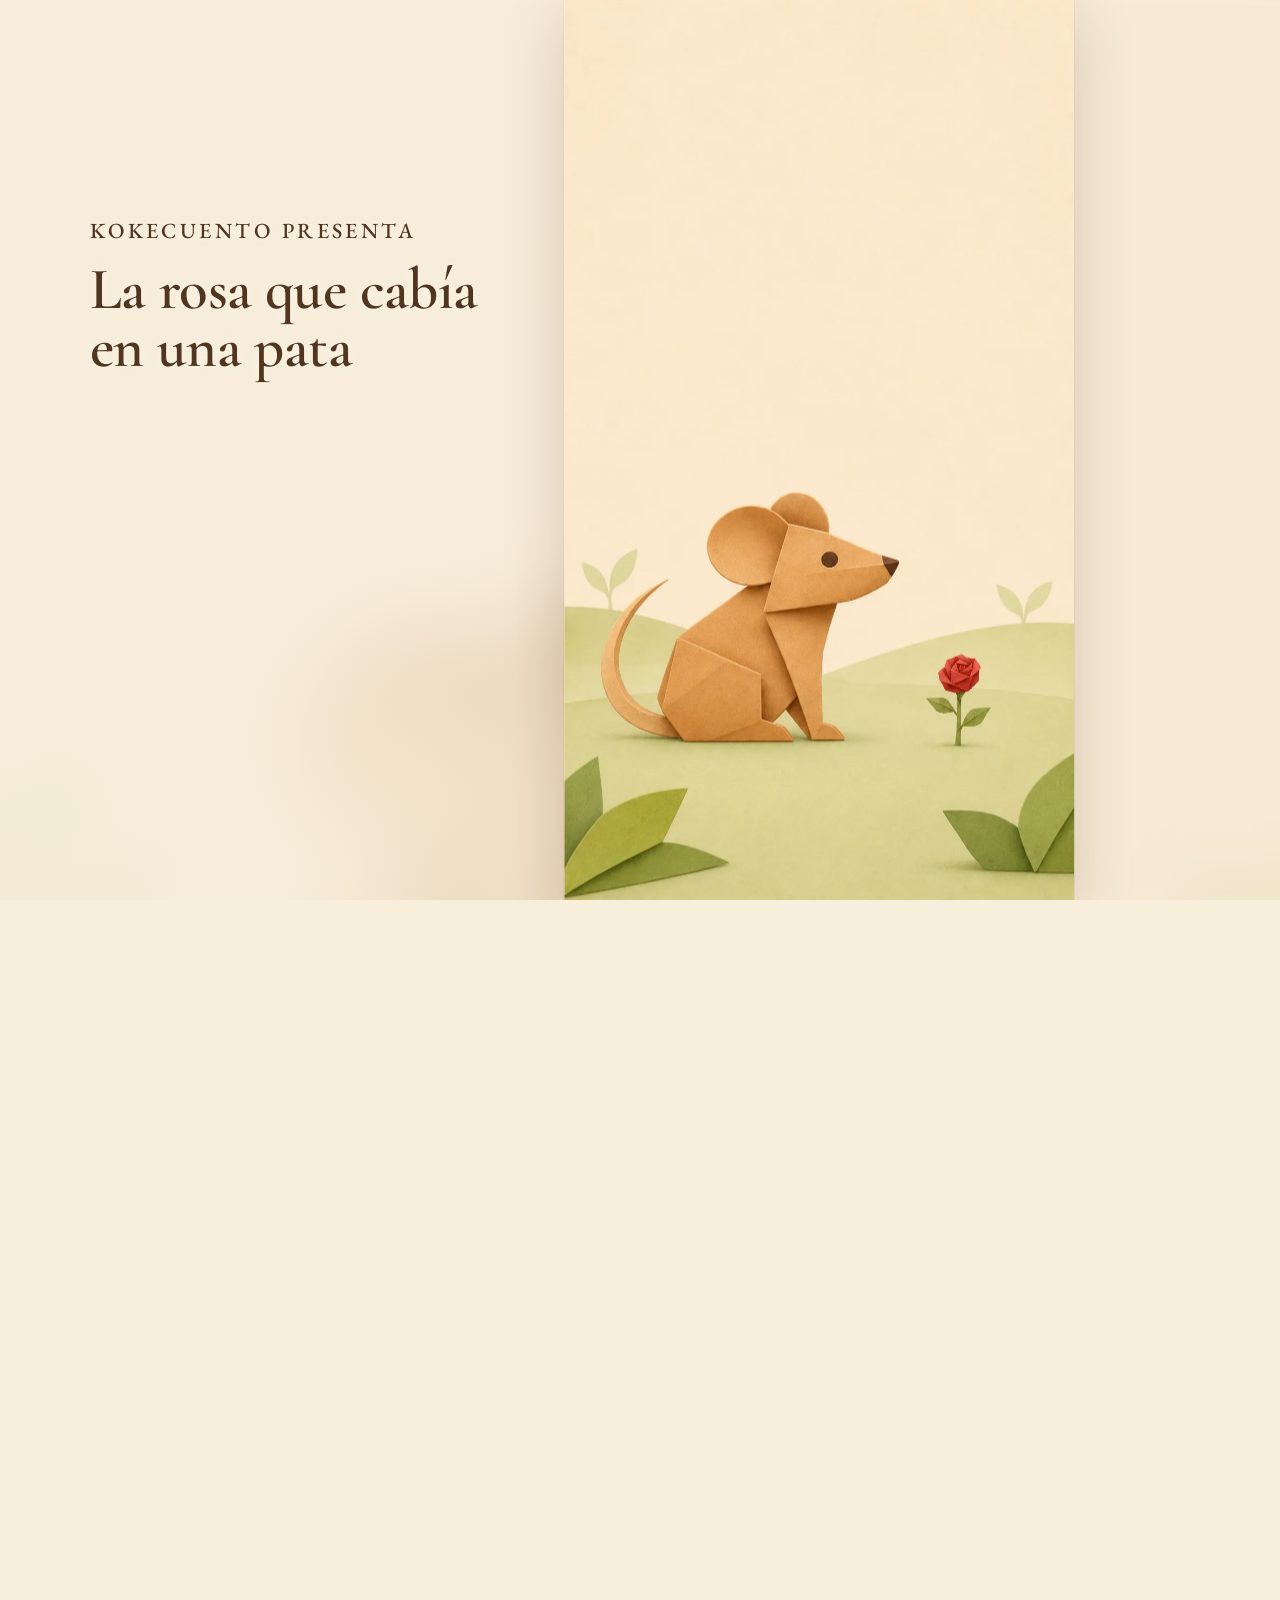
==== commit 95d0ede4: "Madrugada entre los árboles, puerta solo de madera y final que se lee entero - El cielo de madrugada" ====
--- a/web/cuentos/raton-rosa/index.html
+++ b/web/cuentos/raton-rosa/index.html
@@ -38,12 +38,13 @@
       <div class="cuadro cuadro--casa">
         <img src="img/05-puerta-sinluna.webp" alt="">
         <div class="cielo"><img class="luna" src="img/luna.webp" alt=""></div>
+        <img class="paisaje-delante" src="img/05-paisaje-delante.webp" alt="">
         <img class="hoja-cerrada" src="img/05-hoja-puerta.webp" alt="">
         <img class="marco-puerta" src="img/05-marco-puerta.webp" alt="">
       </div>
     </div>
     <!-- 7: de madrugada se abre la puerta, aparece el ratón blanco, se sonroja y llega el final -->
-    <div class="lamina lamina--amanecer" data-lamina="7" data-z0=".10" data-z="0" data-camara=".6">
+    <div class="lamina lamina--amanecer" data-lamina="7" data-z0=".10" data-z="0" data-camara=".5">
       <div class="cuadro cuadro--casa">
         <img src="img/06-madrugada.webp" alt="">
         <span class="luz-puerta"></span>
@@ -78,7 +79,7 @@
     <section class="pasaje pasaje--puerta" data-pasaje="6" style="--imagen:url('img/05-puerta-estatica.webp')" aria-label="La puerta se abre y el ratón blanco descubre la rosa">
       <div class="texto" aria-hidden="true"></div>
     </section>
-    <section class="pasaje pasaje--amanecer" data-pasaje="7" data-texto=".62" style="--imagen:url('img/06-madrugada.webp')" aria-label="El final del cuento">
+    <section class="pasaje pasaje--amanecer" data-pasaje="7" data-texto=".5" style="--imagen:url('img/06-madrugada.webp')" aria-label="El final del cuento">
       <div class="texto">
         <p>Desde entonces se sabe que los regalos pequeños también llegan lejos.</p>
         <p class="ultimo">Solo hace falta alguien que los lleve.</p>
--- a/web/cuentos/raton-rosa/cuento.css
+++ b/web/cuentos/raton-rosa/cuento.css
@@ -44,7 +44,7 @@
 .pasaje{position:relative;min-height:126vh;min-height:126svh;display:flow-root;pointer-events:none}
 .pasaje--portada{min-height:132svh}
 .pasaje--puerta{min-height:170svh}                     /* pausa sin texto: la puerta se abre */
-.pasaje--amanecer{min-height:230svh}
+.pasaje--amanecer{min-height:330svh}
 .texto{position:sticky;top:10vh;top:10svh;width:max-content;max-width:min(86vw,590px);margin:0 0 0 8vw;color:var(--tinta);
   font:500 clamp(2.05rem,4.8vw,4.5rem)/1.06 var(--serif);letter-spacing:-.014em;text-wrap:balance;
   text-shadow:0 0 14px rgba(250,243,227,.95),0 0 4px rgba(250,243,227,.9)}
@@ -72,7 +72,7 @@
 @media(max-width:700px){
  .pasaje{min-height:120svh}
  .pasaje--puerta{min-height:160svh}
- .pasaje--amanecer{min-height:210svh}
+ .pasaje--amanecer{min-height:310svh}
  .texto{top:8svh;max-width:85vw;margin-left:7vw;font-size:clamp(1.95rem,8.2vw,3.2rem);line-height:1.06}
  .pasaje--portada .texto{top:11svh;max-width:85vw;margin-left:8vw}
  .pasaje--busqueda .texto{max-width:78vw;margin-right:7vw}
@@ -114,15 +114,18 @@
    Encima, la hoja de la puerta recortada de la lámina cerrada: al girar sobre su bisagra
    descubre al ratón. Mientras está cerrada, la escena es idéntica a la entrega sin el ratón marrón. */
 .cuadro--casa{perspective:900px;perspective-origin:74% 62%}
-/* El hueco recorta el giro: la madera nunca se sale del arco. */
-.hueco-puerta{position:absolute;inset:0;z-index:3;pointer-events:none;perspective:700px;perspective-origin:74% 64%;
-  clip-path:polygon(72.79% 50.66%,68.23% 52.63%,66.95% 53.53%,65.14% 55.20%,64.29% 56.28%,63.34% 58.01%,62.81% 59.81%,62.81% 77.51%,63.23% 77.75%,64.19% 77.93%,82.89% 77.93%,83.10% 77.27%,85.12% 59.99%,81.51% 55.20%,78.96% 52.75%)}
-.hoja-puerta,.cuadro>.hoja-cerrada{position:absolute;inset:auto;left:62.487%;top:50.419%;width:23.061%;height:27.751%;transform-origin:100% 50%;z-index:3}
-.hoja-puerta{will-change:transform}
-/* Piedra del marco y rosa del escalón: fijas, por delante de la puerta */
-.cuadro>.marco-puerta{inset:auto;left:59.086%;top:49.821%;width:27.63%;height:29.007%;z-index:4}
+/* La puerta gira dentro de una máscara con la silueta exacta de la madera:
+   nunca pisa la piedra del arco. La bisagra está metida en el hueco, como en la lámina. */
+.hueco-puerta,.cuadro>.hoja-cerrada{position:absolute;inset:auto;left:64.081%;top:51.256%;width:19.447%;height:26.376%;z-index:3}
+.hueco-puerta{pointer-events:none;perspective:900px;perspective-origin:60% 50%;
+  -webkit-mask:url('img/hueco-mascara.png') 0 0/100% 100% no-repeat;mask:url('img/hueco-mascara.png') 0 0/100% 100% no-repeat}
+.hoja-puerta{position:absolute;inset:0;width:100%;height:100%;transform-origin:85.8% 50%;will-change:transform}
+/* La rosa del escalón: fija, por delante de la puerta */
+.cuadro>.marco-puerta{inset:auto;left:59.405%;top:74.163%;width:12.859%;height:4.665%;z-index:4}
 /* La luna baja hasta esconderse tras las colinas */
-.cielo{position:absolute;inset:0;z-index:1;pointer-events:none;clip-path:polygon(0% 0%,50% 0%,49.73% 49.46%,49.31% 49.46%,48.88% 49.76%,48.46% 61.66%,48.03% 61.66%,47.61% 61.66%,47.18% 61.66%,46.76% 61.66%,46.33% 61.66%,45.91% 61.78%,45.48% 61.78%,45.06% 61.78%,44.63% 61.78%,44.21% 61.90%,43.78% 61.90%,43.36% 61.90%,42.93% 61.90%,42.51% 62.02%,42.08% 62.02%,41.66% 62.02%,41.23% 62.08%,40.81% 62.08%,40.38% 62.14%,39.96% 62.20%,39.53% 62.26%,39.11% 62.32%,38.68% 62.32%,38.26% 62.38%,37.83% 62.50%,37.41% 62.50%,36.98% 62.50%,36.56% 62.56%,36.13% 62.62%,35.71% 62.74%,35.28% 62.74%,34.86% 62.80%,34.43% 62.86%,34.01% 62.98%,33.58% 63.04%,33.16% 63.04%,32.73% 63.10%,32.31% 63.16%,31.88% 63.28%,31.46% 63.34%,31.03% 63.40%,30.61% 63.46%,30.18% 63.58%,29.76% 63.58%,29.33% 63.64%,28.91% 63.76%,28.48% 63.82%,28.06% 63.94%,27.63% 64.00%,27.21% 64.06%,26.78% 64.11%,26.35% 64.17%,25.93% 64.29%,25.50% 64.35%,25.08% 64.59%,24.65% 64.59%,24.23% 64.71%,23.80% 64.77%,23.38% 64.83%,22.95% 65.01%,22.53% 65.07%,22.10% 65.13%,21.68% 63.10%,21.25% 60.71%,20.83% 59.87%,20.40% 59.27%,19.98% 58.43%,19.55% 57.72%,19.13% 57.12%,18.70% 56.28%,18.28% 55.74%,17.85% 55.62%,17.43% 55.62%,17.00% 55.62%,16.58% 56.22%,16.15% 56.88%,15.73% 57.48%,15.30% 58.13%,14.88% 58.67%,14.45% 59.33%,14.03% 60.05%,13.60% 58.01%,13.18% 57.36%,12.75% 56.52%,12.33% 55.92%,11.90% 55.02%,11.48% 54.25%,11.05% 53.59%,10.63% 52.87%,10.20% 52.15%,9.78% 51.38%,9.35% 50.66%,8.93% 50.54%,8.50% 50.54%,8.08% 50.54%,7.65% 51.08%,7.23% 51.67%,6.80% 52.27%,6.38% 52.93%,5.95% 53.59%,5.53% 54.25%,5.10% 54.43%,4.68% 53.95%,4.25% 53.47%,3.83% 53.29%,3.40% 53.29%,2.98% 53.29%,2.55% 53.53%,2.13% 53.89%,1.70% 54.19%,1.28% 54.55%,0.85% 54.96%,0.43% 55.20%,0.00% 55.68%)}
+.cielo{position:absolute;inset:0;z-index:1;pointer-events:none;clip-path:inset(0 0 31.2% 0)}
+/* Copia del paisaje (árboles y colinas, sin cielo) por encima de la luna: se esconde tras su silueta exacta */
+.cuadro>.paisaje-delante{inset:auto;left:0;top:38.278%;width:49.947%;height:31.1%;z-index:2}
 .luna{position:absolute;left:7.864%;top:4.127%;width:19.447%;height:12.261%;will-change:transform}
 .luz-puerta{left:56%;top:52%;width:38%;height:36%;z-index:2;background:radial-gradient(ellipse at 50% 70%,rgba(255,206,130,.55),rgba(255,190,110,.18) 45%,transparent 70%);mix-blend-mode:screen}
 .mejilla{left:68.44%;top:70.1%;width:5.1%;height:1.32%;z-index:2;border-radius:50%;background:radial-gradient(ellipse,rgba(226,92,106,.85),rgba(232,120,124,.4) 50%,transparent 72%);mix-blend-mode:multiply;rotate:-18deg}
